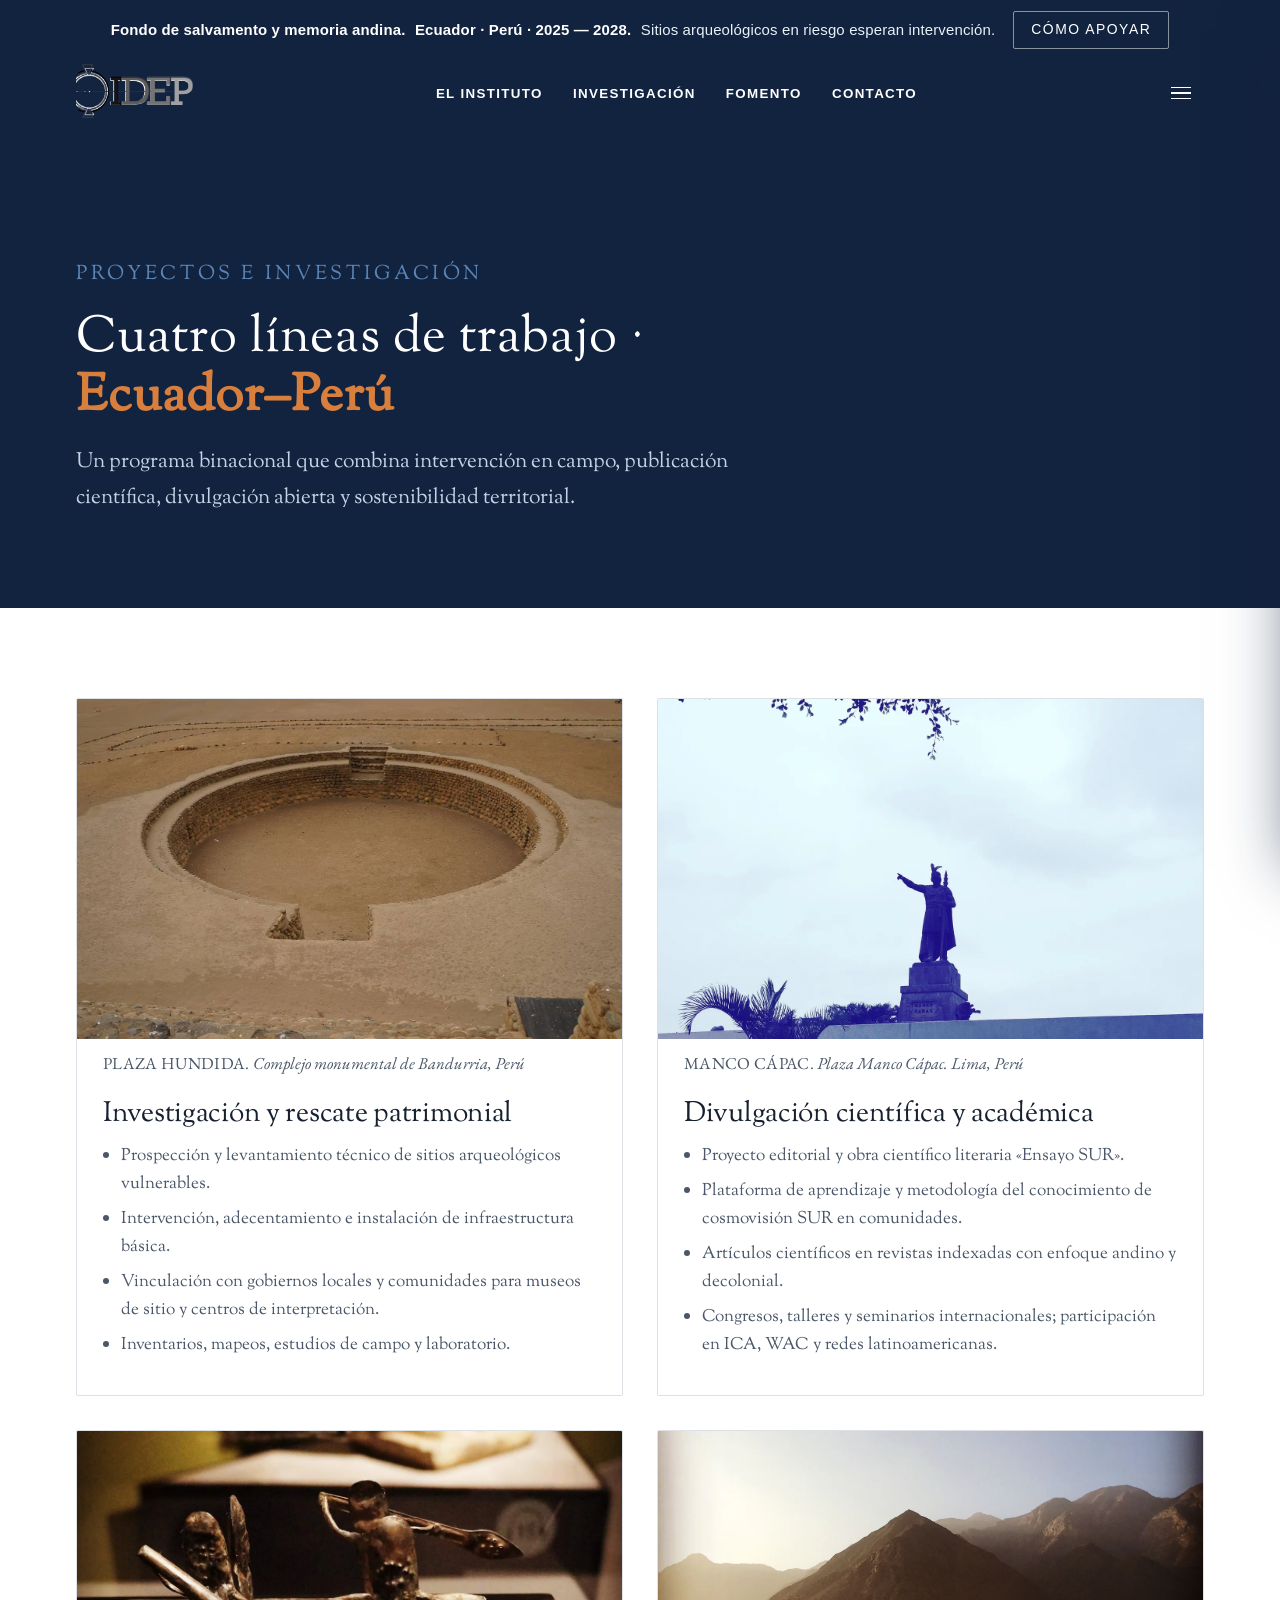
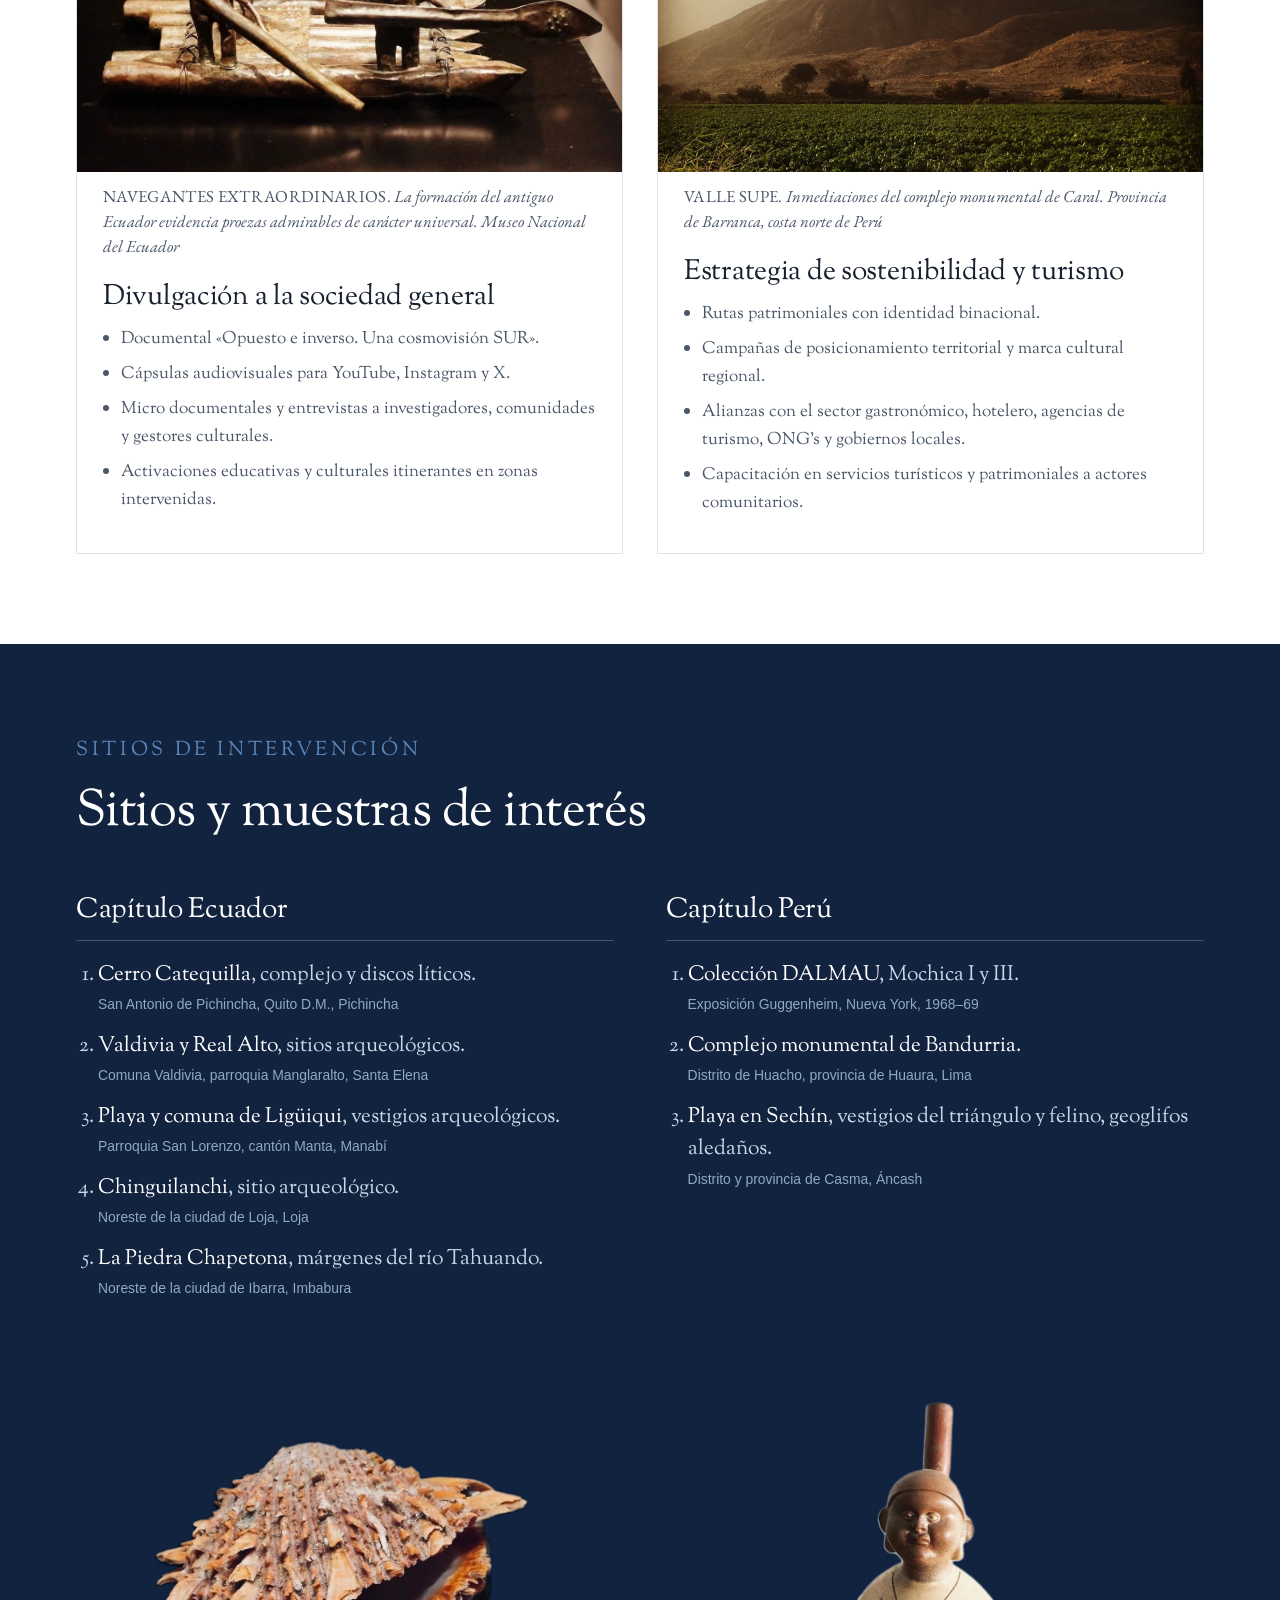
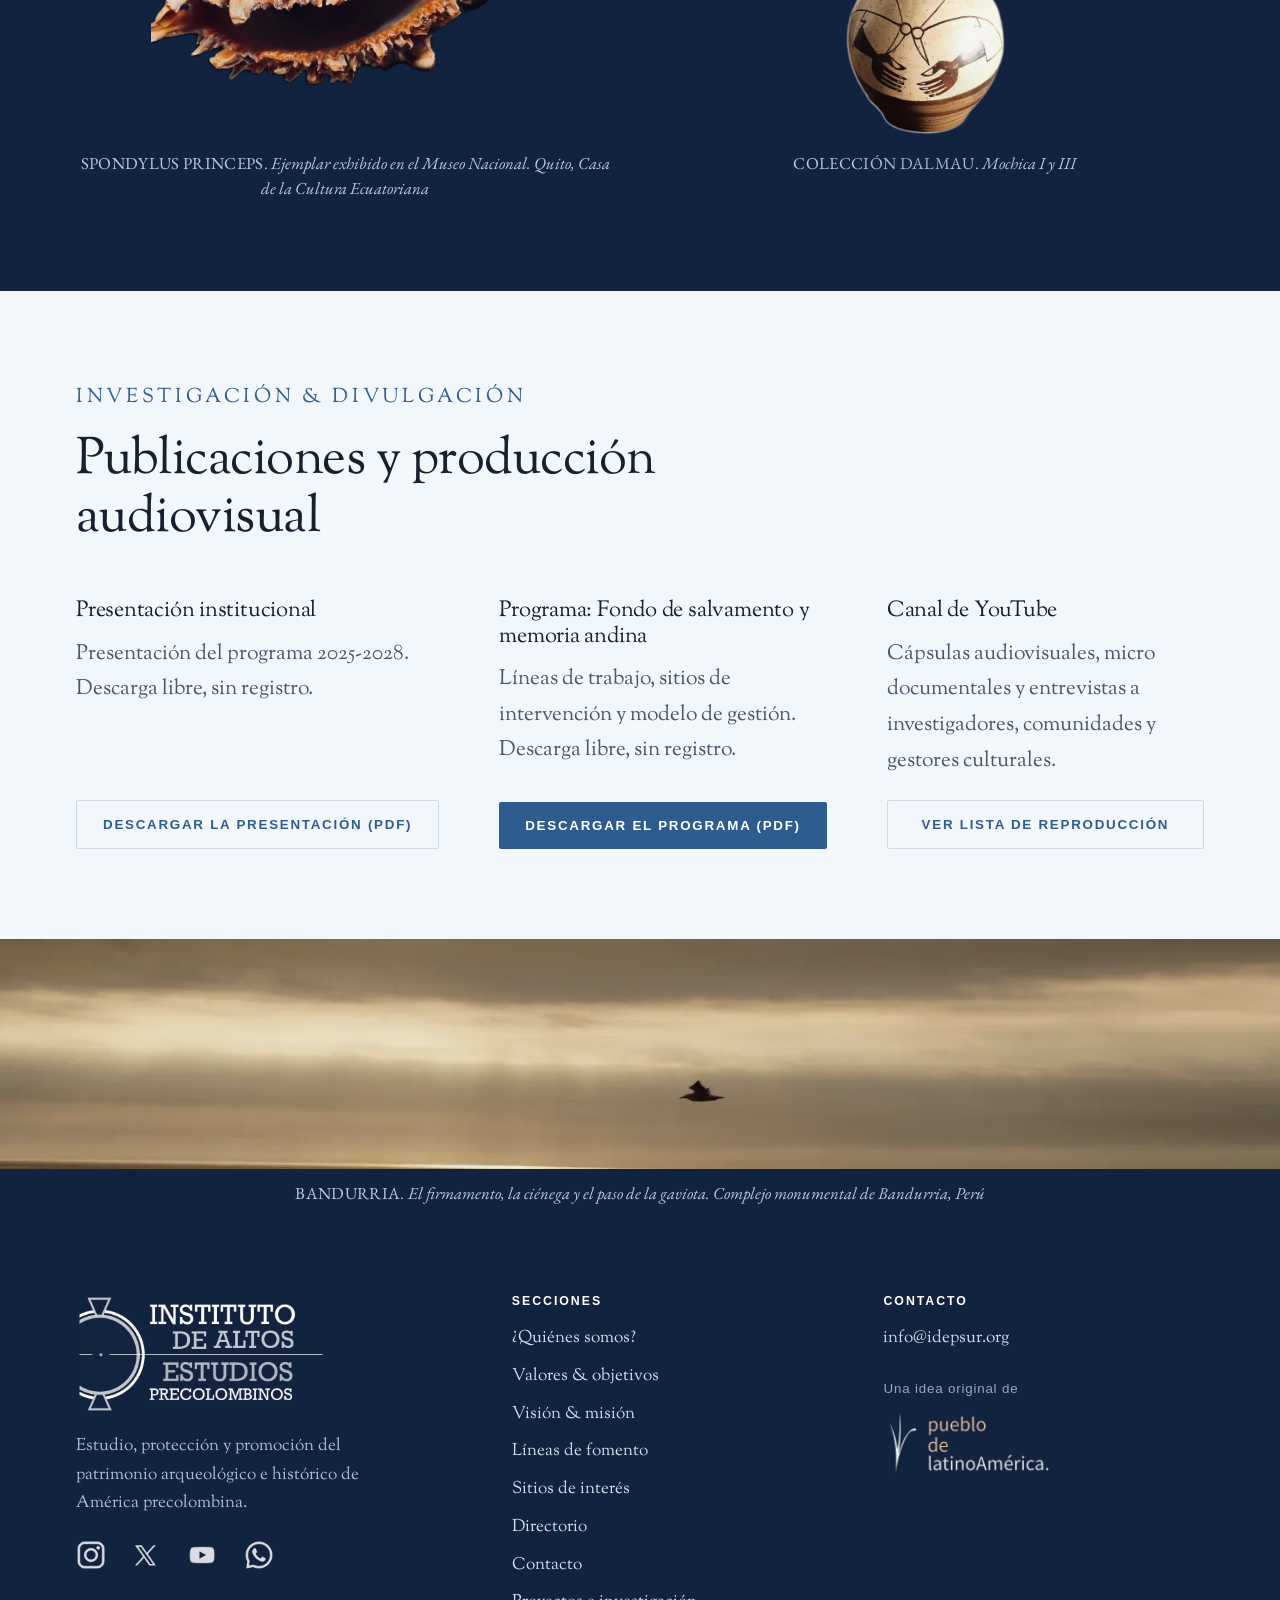
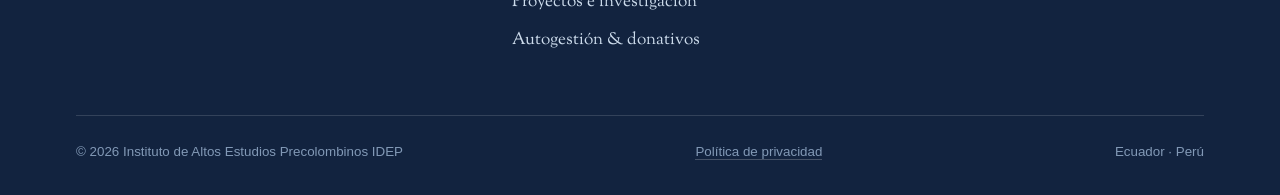
==== proyectos-investigacion.html @ 69eec89d "Add files via upload" ====
<!DOCTYPE html>
<html lang="es">
<head>
<meta charset="utf-8">
<meta name="viewport" content="width=device-width, initial-scale=1">

<!-- ===================================================================== -->
<!-- ##                                                                 ## -->
<!-- ##   QUITAR ESTA ETIQUETA ANTES DEL LANZAMIENTO OFICIAL            ## -->
<!-- ##                                                                 ## -->
<!-- ##   Mientras esté aquí, Google y los demás buscadores NO van a    ## -->
<!-- ##   mostrar el sitio en sus resultados. Es a propósito, para que  ## -->
<!-- ##   nadie encuentre la web mientras está en construcción.         ## -->
<!-- ##                                                                 ## -->
<!-- ##   El día del lanzamiento: borrar la línea <meta name="robots">  ## -->
<!-- ##   de abajo en index.html, proyectos-investigacion.html,         ## -->
<!-- ##   autogestion-donativos.html y privacidad.html.                 ## -->
<!-- ##   En gracias.html NO se borra: esa se queda siempre oculta.     ## -->
<!-- ##                                                                 ## -->
<!-- ===================================================================== -->
<meta name="robots" content="noindex, nofollow">
<!-- ===================================================================== -->

<title>Proyectos e investigación · IDEP</title>
<meta name="description" content="Cuatro líneas de trabajo entre Ecuador y Perú, los sitios de intervención y la producción científica del instituto.">
<link rel="canonical" href="https://idepsur.org/proyectos-investigacion.html">
<meta name="theme-color" content="#12233f">

<link rel="icon" href="assets/favicon.ico" sizes="any">
<link rel="icon" type="image/png" href="assets/favicon-512.png">
<link rel="apple-touch-icon" href="assets/apple-touch-icon.png">

<meta property="og:type" content="website">
<meta property="og:site_name" content="Instituto de Altos Estudios Precolombinos IDEP">
<meta property="og:locale" content="es_EC">
<meta property="og:url" content="https://idepsur.org/proyectos-investigacion.html">
<meta property="og:title" content="Proyectos e investigación · IDEP">
<meta property="og:description" content="Cuatro líneas de trabajo entre Ecuador y Perú, los sitios de intervención y la producción científica del instituto.">
<meta property="og:image" content="https://idepsur.org/assets/og-idep.jpg">
<meta property="og:image:secure_url" content="https://idepsur.org/assets/og-idep.jpg">
<meta property="og:image:type" content="image/jpeg">
<meta property="og:image:width" content="1200">
<meta property="og:image:height" content="630">
<meta name="twitter:card" content="summary_large_image">
<meta name="twitter:image" content="https://idepsur.org/assets/og-idep.jpg">

<link rel="preconnect" href="https://fonts.googleapis.com">
<link rel="preconnect" href="https://fonts.gstatic.com" crossorigin>
<link href="https://fonts.googleapis.com/css2?family=Bodoni+Moda:opsz,wght@6..96,400&family=EB+Garamond:ital@0;1&family=Sorts+Mill+Goudy:ital@0;1&display=swap" rel="stylesheet">
<link rel="stylesheet" href="assets/estilos.css">

<script src="assets/pixel.js"></script>
<noscript><img height="1" width="1" style="display:none" alt=""
src="https://www.facebook.com/tr?id=1376010187844881&ev=PageView&noscript=1"></noscript>
</head>
<body>

<!--#CHROME-SUPERIOR#-->
<!-- CORRECCIÓN 1 · la barra lleva "Ecuador · Perú · 2025 — 2028".
     Las tres frases van en <span> separados para poder quebrarlas
     en tres líneas centradas en celular (PARTE 2.7). -->
<div class="barra-apoyo">
  <div class="wrap">
    <span>
      <span class="frase"><strong>Fondo de salvamento y memoria andina.</strong></span>
      <span class="frase"><strong>Ecuador · Perú · 2025 — 2028.</strong></span>
      <span class="frase">Sitios arqueológicos en riesgo esperan intervención.</span>
    </span>
    <a href="autogestion-donativos.html">Cómo apoyar</a>
  </div>
</div>

<!-- CORRECCIÓN 2 · logo de siglas. CORRECCIÓN 3 · botón de tres líneas, sin la palabra "Menú". -->
<header class="cabecera compacta" id="cabecera">
  <div class="wrap">
    <a class="marca" href="index.html" aria-label="IDEP, inicio">
      <img class="logo-claro" src="assets/img/logo-fondo-oscuro-web.png" width="720" height="351" alt="IDEP">
      <img class="logo-oscuro" src="assets/img/logo-siglas-oscuro-recortado.png" width="720" height="351" alt="IDEP">
    </a>

    <!-- Submenú desplegable, solo escritorio (min-width:1024px). -->
    <nav class="nav-desk" aria-label="Secciones del sitio">
      <div class="nav-item">
        <a class="nav-titulo" href="index.html#quienes">EL INSTITUTO</a>
        <div class="nav-panel">
          <a href="index.html#quienes"><span class="txt">¿Quiénes somos?</span><span class="ir">Ir a la página</span></a>
          <a href="index.html#valores"><span class="txt">Valores &amp; objetivos</span><span class="ir">Ir a la página</span></a>
          <a href="index.html#mision"><span class="txt">Visión &amp; misión</span><span class="ir">Ir a la página</span></a>
          <a href="index.html#enlaces"><span class="txt">Sitios de interés</span><span class="ir">Ir a la página</span></a>
          <a href="index.html#directorio"><span class="txt">Directorio</span><span class="ir">Ir a la página</span></a>
        </div>
      </div>
      <div class="nav-item">
        <a class="nav-titulo" href="#lineas">INVESTIGACIÓN</a>
        <div class="nav-panel">
          <a href="#lineas"><span class="txt">Líneas de trabajo</span><span class="ir">Ir a la página</span></a>
          <a href="#sitios"><span class="txt">Sitios de intervención</span><span class="ir">Ir a la página</span></a>
          <a href="#divulgacion"><span class="txt">Investigación &amp; divulgación</span><span class="ir">Ir a la página</span></a>
        </div>
      </div>
      <div class="nav-item">
        <a class="nav-titulo" href="index.html#fomento">FOMENTO</a>
        <div class="nav-panel">
          <a href="index.html#fomento"><span class="txt">Fondo de salvamento</span><span class="ir">Ir a la página</span></a>
          <a href="autogestion-donativos.html#ensayo"><span class="txt">Ensayo SUR</span><span class="ir">Ir a la página</span></a>
          <a href="autogestion-donativos.html#paquetes"><span class="txt">Paquetes de aporte</span><span class="ir">Ir a la página</span></a>
        </div>
      </div>
      <a class="nav-titulo nav-directo" href="index.html#contacto">CONTACTO</a>
    </nav>

    <button class="btn-menu" id="btnMenu" aria-expanded="false" aria-controls="panel" aria-label="Abrir menú">
      <span class="barras" aria-hidden="true"><i></i><i></i><i></i></span>
    </button>
  </div>
</header>

<div class="velo" id="velo"></div>

<nav class="panel" id="panel" aria-label="Menú principal">
  <div class="panel-cab">
    <span>Secciones</span>
    <button class="cerrar" id="btnCerrar" aria-label="Cerrar menú">&times;</button>
  </div>
  <div class="panel-cuerpo">
    <a class="item" href="index.html#inicio">Inicio</a>
    <a class="item" href="index.html#quienes">¿Quiénes somos?</a>
    <a class="item" href="index.html#valores">Valores &amp; objetivos</a>
    <a class="item" href="index.html#mision">Visión &amp; misión</a>
    <a class="item" href="index.html#fomento">Líneas de fomento</a>
    <a class="item" href="index.html#enlaces">Sitios de interés</a>
    <a class="item" href="index.html#directorio">Directorio</a>
    <a class="item" href="index.html#contacto">Contacto</a>

    <div class="grupo-otras">
      <p class="rotulo">Explorar</p>
      <a class="item externo" href="proyectos-investigacion.html" aria-current="page">
        <span>Proyectos e investigación</span>
        <svg viewBox="0 0 24 24" fill="none" stroke="currentColor" stroke-width="1.6"
             stroke-linecap="round" stroke-linejoin="round" aria-hidden="true">
          <path d="M18 13v6a2 2 0 0 1-2 2H5a2 2 0 0 1-2-2V8a2 2 0 0 1 2-2h6"/>
          <path d="M15 3h6v6"/><path d="M10 14L21 3"/>
        </svg>
      </a>
      <a class="item externo" href="autogestion-donativos.html">
        <span>Autogestión &amp; donativos</span>
        <svg viewBox="0 0 24 24" fill="none" stroke="currentColor" stroke-width="1.6"
             stroke-linecap="round" stroke-linejoin="round" aria-hidden="true">
          <path d="M18 13v6a2 2 0 0 1-2 2H5a2 2 0 0 1-2-2V8a2 2 0 0 1 2-2h6"/>
          <path d="M15 3h6v6"/><path d="M10 14L21 3"/>
        </svg>
      </a>
    </div>
  </div>
</nav>
<!--#/CHROME-SUPERIOR#-->

<section class="portada-int">
  <div class="wrap">
    <p class="kicker">Proyectos e investigación</p>
    <!-- CORRECCIÓN 14 · el título va con separador " · " y sin punto final. -->
    <h1>Cuatro líneas de trabajo · <span class="resalte-bold" style="color:#d97f3e">Ecuador–Perú</span></h1>
    <p>Un programa binacional que combina intervención en campo, publicación científica, divulgación abierta y sostenibilidad territorial.</p>
  </div>
</section>

<!-- CORRECCIÓN 24 · pies de foto del cuadro del punto 24. -->
<section id="lineas">
  <div class="wrap">
    <div class="proyectos">
      <article class="proyecto rv">
        <figure>
          <div class="foto"><img src="assets/img/plaza-dia.webp" loading="lazy" decoding="async" alt="Plaza circular hundida del complejo monumental de Bandurria"></div>
          <figcaption><span class="pie-titulo">Plaza hundida.</span> <em>Complejo monumental de Bandurria, Perú</em></figcaption>
        </figure>
        <div class="txt">
          <h3>Investigación y rescate patrimonial</h3>
          <ul>
            <li>Prospección y levantamiento técnico de sitios arqueológicos vulnerables.</li>
            <li>Intervención, adecentamiento e instalación de infraestructura básica.</li>
            <li>Vinculación con gobiernos locales y comunidades para museos de sitio y centros de interpretación.</li>
            <li>Inventarios, mapeos, estudios de campo y laboratorio.</li>
          </ul>
        </div>
      </article>

      <!-- CORRECCIÓN 14 · la imagen de esta tarjeta pasa a ser "estatua-1" (manco-capac). -->
      <article class="proyecto rv">
        <figure>
          <div class="foto"><img src="assets/img/manco-capac.webp" loading="lazy" decoding="async" alt="Estatua de Manco Cápac en la Plaza Manco Cápac de Lima"></div>
          <figcaption><span class="pie-titulo">Manco Cápac.</span> <em>Plaza Manco Cápac. Lima, Perú</em></figcaption>
        </figure>
        <div class="txt">
          <h3>Divulgación científica y académica</h3>
          <ul>
            <li>Proyecto editorial y obra científico literaria «Ensayo SUR».</li>
            <li>Plataforma de aprendizaje y metodología del conocimiento de cosmovisión SUR en comunidades.</li>
            <li>Artículos científicos en revistas indexadas con enfoque andino y decolonial.</li>
            <li>Congresos, talleres y seminarios internacionales; participación en ICA, WAC y redes latinoamericanas.</li>
          </ul>
        </div>
      </article>

      <article class="proyecto rv">
        <figure>
          <div class="foto"><img src="assets/img/balsa.webp" loading="lazy" decoding="async" alt="Modelo de embarcación precolombina en exhibición"></div>
          <figcaption><span class="pie-titulo">Navegantes extraordinarios.</span> <em>La formación del antiguo Ecuador evidencia proezas admirables de carácter universal. Museo Nacional del Ecuador</em></figcaption>
        </figure>
        <div class="txt">
          <h3>Divulgación a la sociedad general</h3>
          <ul>
            <li>Documental «Opuesto e inverso. Una cosmovisión SUR».</li>
            <li>Cápsulas audiovisuales para YouTube, Instagram y X.</li>
            <li>Micro documentales y entrevistas a investigadores, comunidades y gestores culturales.</li>
            <li>Activaciones educativas y culturales itinerantes en zonas intervenidas.</li>
          </ul>
        </div>
      </article>

      <article class="proyecto rv">
        <figure>
          <div class="foto"><img src="assets/img/montanas.webp" loading="lazy" decoding="async" alt="Valle de Supe, cerca del complejo monumental de Caral"></div>
          <figcaption><span class="pie-titulo">Valle Supe.</span> <em>Inmediaciones del complejo monumental de Caral. Provincia de Barranca, costa norte de Perú</em></figcaption>
        </figure>
        <div class="txt">
          <h3>Estrategia de sostenibilidad y turismo</h3>
          <ul>
            <li>Rutas patrimoniales con identidad binacional.</li>
            <li>Campañas de posicionamiento territorial y marca cultural regional.</li>
            <li>Alianzas con el sector gastronómico, hotelero, agencias de turismo, ONG's y gobiernos locales.</li>
            <li>Capacitación en servicios turísticos y patrimoniales a actores comunitarios.</li>
          </ul>
        </div>
      </article>
    </div>
  </div>
</section>

<!-- CORRECCIÓN 15 · el título cambia y debajo va "Ecuador y Perú" del mismo tamaño.
     Las imágenes van en su propia fila, todas del mismo tamaño de caja. -->
<section class="marino" id="sitios">
  <div class="wrap">
    <div class="cab-seccion rv">
      <p class="kicker claro">Sitios de intervención</p>
      <h2>Sitios y muestras de interés</h2>
    </div>
    <div class="sitios">
      <div class="rv">
        <h3>Capítulo Ecuador</h3>
        <ol>
          <li><b>Cerro Catequilla</b>, complejo y discos líticos.<span>San Antonio de Pichincha, Quito D.M., Pichincha</span></li>
          <li><b>Valdivia y Real Alto</b>, sitios arqueológicos.<span>Comuna Valdivia, parroquia Manglaralto, Santa Elena</span></li>
          <li><b>Playa y comuna de Ligüiqui</b>, vestigios arqueológicos.<span>Parroquia San Lorenzo, cantón Manta, Manabí</span></li>
          <li><b>Chinguilanchi</b>, sitio arqueológico.<span>Noreste de la ciudad de Loja, Loja</span></li>
          <li><b>La Piedra Chapetona</b>, márgenes del río Tahuando.<span>Noreste de la ciudad de Ibarra, Imbabura</span></li>
        </ol>
        <figure class="figura-capitulo">
          <div class="caja caja-spondylus"><img src="assets/img/spondylustransparente.png" width="1080" height="1080" loading="lazy" decoding="async" alt="Ejemplar de Spondylus princeps"></div>
          <figcaption><span class="pie-titulo">Spondylus princeps.</span> <em>Ejemplar exhibido en el Museo Nacional. Quito, Casa de la Cultura Ecuatoriana</em></figcaption>
        </figure>
      </div>
      <div class="rv">
        <h3>Capítulo Perú</h3>
        <ol>
          <li><b>Colección DALMAU</b>, Mochica I y III.<span>Exposición Guggenheim, Nueva York, 1968–69</span></li>
          <li><b>Complejo monumental de Bandurria.</b><span>Distrito de Huacho, provincia de Huaura, Lima</span></li>
          <li><b>Playa en Sechín</b>, vestigios del triángulo y felino, geoglifos aledaños.<span>Distrito y provincia de Casma, Áncash</span></li>
        </ol>
        <figure class="figura-capitulo">
          <div class="caja"><img src="assets/img/pieza-figura-nueva.webp" width="900" height="897" loading="lazy" decoding="async" alt="Pieza cerámica precolombina de la Colección DALMAU"></div>
          <figcaption><span class="pie-titulo">Colección DALMAU.</span> <em>Mochica I y III</em></figcaption>
        </figure>
      </div>
    </div>


  </div>
</section>

<!-- CORRECCIÓN 18 · "Investigación & divulgación" con "&".
     PDF de descarga libre y enlace a la lista de YouTube. -->
<section class="celeste" id="divulgacion">
  <div class="wrap">
    <div class="cab-seccion rv">
      <p class="kicker">Investigación &amp; divulgación</p>
      <h2>Publicaciones y producción audiovisual</h2>
    </div>
    <div class="recursos recursos-3">
      <div class="recurso rv">
        <h3>Presentación institucional</h3>
        <p>Presentación del programa 2025-2028. Descarga libre, sin registro.</p>
        <a class="btn btn-borde" href="assets/docs/presentacion-idep-2025-2028.pdf" target="_blank" rel="noopener">Descargar la presentación (PDF)</a>
      </div>
      <hr class="sep-recurso">
      <div class="recurso rv">
        <h3>Programa: Fondo de salvamento y memoria andina</h3>
        <p>Líneas de trabajo, sitios de intervención y modelo de gestión. Descarga libre, sin registro.</p>
        <a class="btn btn-azul" href="assets/docs/presentacion-idep-2025-2028.pdf" target="_blank" rel="noopener">Descargar el programa (PDF)</a>
      </div>
      <hr class="sep-recurso">
      <div class="recurso rv">
        <h3>Canal de YouTube</h3>
        <p>Cápsulas audiovisuales, micro documentales y entrevistas a investigadores, comunidades y gestores culturales.</p>
        <a class="btn btn-borde" href="https://www.youtube.com/playlist?list=PLWsQ3fmvFlFwiF9nfafirtIRTWFQOVO8X" target="_blank" rel="noopener">Ver lista de reproducción</a>
      </div>
    </div>
  </div>
</section>

<div class="franja">
  <div class="marco"><img src="assets/img/franja-bandurria.webp"
    srcset="assets/img/franja-bandurria-900.webp 900w, assets/img/franja-bandurria-1600.webp 1600w, assets/img/franja-bandurria.webp 2400w"
    sizes="100vw" width="2400" height="662" loading="lazy" decoding="async"
    alt="Vista del complejo monumental de Bandurria, Perú"></div>
  <figcaption><span class="pie-titulo">Bandurria.</span> <em>El firmamento, la ciénega y el paso de la gaviota. Complejo monumental de Bandurria, Perú</em></figcaption>
</div>

<!--#CHROME-INFERIOR#-->
<footer class="pie">
  <div class="wrap">
    <div class="pie-grid">
      <div>
        <img class="logo" src="assets/img/logo-blanco-solido-recortado.png" width="720" height="345" loading="lazy" decoding="async" alt="IDEP">
        <p style="max-width:38ch;margin:0">Estudio, protección y promoción del patrimonio arqueológico e histórico de América precolombina.</p>
        <!-- PARTE 2.11 · los cuatro iconos en fila, mismo tamaño y mismo color. -->
        <div class="redes">
          <a href="https://www.instagram.com/pueblodelatinoamerica/" target="_blank" rel="noopener" aria-label="Instagram"><img src="assets/img/icono-blanco-instagram.png" width="160" height="160" loading="lazy" decoding="async" alt="Instagram"></a>
          <a href="https://x.com/IdepSur" target="_blank" rel="noopener" aria-label="X"><img src="assets/img/icono-blanco-x.png" width="160" height="160" loading="lazy" decoding="async" alt="X"></a>
          <a href="https://www.youtube.com/playlist?list=PLWsQ3fmvFlFwiF9nfafirtIRTWFQOVO8X" target="_blank" rel="noopener" aria-label="YouTube"><img src="assets/img/icono-blanco-youtube.png" width="160" height="160" loading="lazy" decoding="async" alt="YouTube"></a>
          <a href="https://wa.me/593978713368" target="_blank" rel="noopener" aria-label="WhatsApp"><img src="assets/img/icono-blanco-whatsapp.png" width="160" height="160" loading="lazy" decoding="async" alt="WhatsApp"></a>
        </div>
      </div>
      <div>
        <h4>Secciones</h4>
        <ul>
          <li><a href="index.html#quienes">¿Quiénes somos?</a></li>
          <li><a href="index.html#valores">Valores &amp; objetivos</a></li>
          <li><a href="index.html#mision">Visión &amp; misión</a></li>
          <li><a href="index.html#fomento">Líneas de fomento</a></li>
          <li><a href="index.html#enlaces">Sitios de interés</a></li>
          <li><a href="index.html#directorio">Directorio</a></li>
          <li><a href="index.html#contacto">Contacto</a></li>
          <li><a href="proyectos-investigacion.html">Proyectos e investigación</a></li>
          <li><a href="autogestion-donativos.html">Autogestión &amp; donativos</a></li>
        </ul>
      </div>
      <div>
        <h4>Contacto</h4>
        <!-- CORRECCIÓN 23 · un solo correo. -->
        <ul>
          <li><a href="mailto:info@idepsur.org">info@idepsur.org</a></li>
        </ul>
        <p class="idea">Una idea original de</p>
        <img class="logo-2" src="assets/img/pueblo-de-latinoamerica.webp" width="700" height="279" loading="lazy" decoding="async" alt="pueblo de latinoAmérica">
      </div>
    </div>
    <div class="legal">
      <span>© <span id="anio">2026</span> Instituto de Altos Estudios Precolombinos IDEP</span>
      <span><a href="privacidad.html">Política de privacidad</a></span>
      <span>Ecuador · Perú</span>
    </div>
  </div>
</footer>
<!--#/CHROME-INFERIOR#-->

<script src="assets/menu.js"></script>
</body>
</html>
---- assets/estilos.css ----
/* =====================================================================
   IDEP · Hoja de estilos compartida.
   Reconstruida desde index-original.html con las 24 correcciones.
   La usan: index.html, proyectos-investigacion.html,
   autogestion-donativos.html, gracias.html y privacidad.html.
   ===================================================================== */

:root{
  --marino:#12233f;
  --marino-2:#1b3357;
  --azul:#2f5c8f;
  --azul-claro:#5b86b8;
  --celeste:#e4edf5;
  --celeste-2:#f2f7fb;
  --blanco:#ffffff;
  --tinta:#16202e;
  --tinta-suave:#4a5768;
  --linea:rgba(18,35,63,.14);
  --serif:'Sorts Mill Goudy','Iowan Old Style',Georgia,'Times New Roman',serif;
  --sans:-apple-system,BlinkMacSystemFont,'Segoe UI',Roboto,Helvetica,Arial,sans-serif;
  --num:'Bodoni Moda',Didot,'Times New Roman',serif;
  --cursiva:'EB Garamond',Georgia,serif;
  --ancho:1180px;
  --logo:46px;          /* casi el alto del botón del menú */
  --cab:62px;           /* logo/botón (46) + 8 arriba + 8 abajo */
  --barra-h:44px;        /* alto de la barra de apoyo en escritorio (una sola línea) */
}
*{box-sizing:border-box}
html{scroll-behavior:smooth; scroll-padding-top:calc(var(--cab) + 10px)}
body{
  margin:0; background:var(--blanco); color:var(--tinta);
  font-family:var(--serif); font-size:19px; line-height:1.72;
  -webkit-font-smoothing:antialiased; overflow-x:hidden;
}
img{max-width:100%; height:auto; display:block}
a{color:inherit}
.wrap{width:100%; max-width:var(--ancho); margin:0 auto; padding:0 clamp(18px,4vw,26px)}

/* ---------- Tipografía ---------- */
h1,h2,h3,h4{font-weight:400; line-height:1.14; margin:0; letter-spacing:-.01em}
h2{font-size:clamp(1.9rem,4vw,3rem)}
h3{font-size:clamp(1.3rem,2.2vw,1.7rem)}

/* CORRECCIÓN 9 · rótulo de sección en Sorts Mill Goudy, mayúsculas y algo mayor */
.kicker{
  font-family:var(--serif); font-size:clamp(.85rem,3.2vw,1.15rem);
  letter-spacing:clamp(.08em,.6vw,.18em); text-transform:uppercase;
  color:var(--azul); margin:0 0 16px; font-weight:400;
}
.kicker.claro{color:var(--azul-claro)}
.lead{font-size:clamp(1.08rem,1.6vw,1.3rem); color:var(--tinta-suave); line-height:1.68}

/* ---------- Palabras resaltadas ----------
   .resalte-bold: negrita; el color de cada palabra va aparte, inline
   por palabra (cada una tiene su propio color pedido). .resalte y
   .resalte-claro quedan de respaldo por si algo no se migró. */
.resalte{color:#a8c8e8}
.resalte-claro{color:#2f5c8f}
.resalte-bold{font-weight:700}

/* Pies de foto · estructura fija en todo el sitio:
   <span class="pie-titulo">TÍTULO.</span> <em>texto descriptivo</em>
   El título va en mayúsculas y SIN cursiva; el texto va en cursiva. */
figure{margin:0}
figcaption,.pie-foto{
  font-family:var(--cursiva); font-style:normal; font-size:.95rem;
  color:var(--tinta-suave); margin-top:12px; line-height:1.5; letter-spacing:0;
}
.pie-titulo{font-style:normal; text-transform:uppercase; letter-spacing:.02em}
figcaption em,.pie-foto em{font-style:italic}
section.marino figcaption,.franja figcaption{color:#b9cbe1}

/* ---------- CORRECCIÓN 1 · Barra superior ---------- */
.barra-apoyo{
  background:var(--marino); color:#e9f0f8; font-family:var(--sans);
  font-size:.85rem; letter-spacing:.01em;
}
.barra-apoyo .wrap{
  display:flex; align-items:center; justify-content:center; gap:18px;
  flex-wrap:wrap; padding-top:11px; padding-bottom:11px; text-align:center;
}
.barra-apoyo strong{font-weight:600; color:#fff}
.barra-apoyo a{
  color:#fff; text-decoration:none; border:1px solid rgba(255,255,255,.5);
  padding:6px 17px; border-radius:2px; font-size:.79rem; letter-spacing:.11em;
  text-transform:uppercase; white-space:nowrap; transition:background .25s,border-color .25s;
}
.barra-apoyo a:hover{background:#fff; color:var(--marino); border-color:#fff}
/* Las tres frases son <span> separados: en escritorio van seguidos,
   en celular cada uno cae en su propia línea (ver responsive). */
.barra-apoyo .frase{display:inline}
.barra-apoyo .frase + .frase{margin-left:.35em}

/* ---------- CORRECCIONES 2 y 3 · Cabecera ---------- */
.cabecera{
  position:sticky; top:0; z-index:60; background:rgba(255,255,255,.96);
  backdrop-filter:saturate(160%) blur(9px); border-bottom:1px solid var(--linea);
  transition:box-shadow .3s;
  --cab-color:var(--tinta);
}
.cabecera.fija{box-shadow:0 8px 26px -22px rgba(18,35,63,.55)}
.cabecera .wrap{display:flex; align-items:center; justify-content:space-between;
  gap:20px; height:var(--cab)}
/* Cabecera compacta y centrada: para autogestion-donativos.html,
   proyectos-investigacion.html, gracias.html y privacidad.html
   (index.html no lleva esta clase, se queda como está). Redefine --cab
   solo dentro de la cabecera (no toca el resto del sitio, que sigue
   usando los 62px de siempre para calcular scroll-padding, etc.), así
   .wrap la hereda sin tocar su propia regla. */
.cabecera.compacta{--cab:76px}
.cabecera.compacta .marca img{margin-bottom:5px}
/* El logo claro y el oscuro ocupan la misma celda (grid-area 1/1) y se
   cruzan con opacidad; cuál se ve depende de --cab-color (ver más abajo,
   punto 1 de la cabecera transparente, solo activo en escritorio). */
.marca{display:grid; align-items:center}
.marca img{grid-area:1/1; height:var(--logo); width:auto; transition:opacity .35s ease}
.marca .logo-claro{opacity:0; pointer-events:none}
.btn-menu{display:flex; align-items:center; justify-content:center; background:none;
  cursor:pointer; border:1px solid var(--linea); border-radius:2px;
  width:46px; height:46px; color:var(--cab-color); padding:0; flex:0 0 auto;
  transition:color .35s ease}
.btn-menu:hover{border-color:var(--azul); color:var(--azul)}
/* El menú de 4 títulos (submenú desplegable) es exclusivo de escritorio;
   en celular no se ve. Se reactiva en el bloque de 1024px más abajo. */
.nav-desk{display:none}
.barras{display:inline-flex; flex-direction:column; gap:4px; width:20px}
.barras i{height:1.5px; background:currentColor; display:block;
  transition:transform .3s,opacity .3s}
.abierto .barras i:nth-child(1){transform:translateY(5.5px) rotate(45deg)}
.abierto .barras i:nth-child(2){opacity:0}
.abierto .barras i:nth-child(3){transform:translateY(-5.5px) rotate(-45deg)}

/* ---------- Menú desplegable (mockup-menu.html) ---------- */
.velo{position:fixed; inset:0; background:rgba(10,20,36,.45); opacity:0; visibility:hidden;
  transition:opacity .3s,visibility .3s; z-index:55}
.velo.on{opacity:1; visibility:visible}
.panel{position:fixed; top:0; right:0; z-index:70; width:min(430px,100%);
  height:100dvh; max-height:100dvh; background:#fff; transform:translateX(100%);
  transition:transform .35s ease; display:flex; flex-direction:column;
  box-shadow:-20px 0 60px -30px rgba(18,35,63,.6)}
.panel.on{transform:none}
/* La cabecera del panel nunca se encoge: el botón de cerrar queda
   siempre visible aunque la lista sea más alta que la pantalla. */
.panel-cab{flex:0 0 auto; display:flex; align-items:center; justify-content:space-between;
  padding:0 24px; min-height:var(--cab); border-bottom:1px solid var(--linea); background:#fff}
.panel-cab span{font-family:var(--sans); font-size:.72rem; letter-spacing:.16em;
  text-transform:uppercase; color:var(--tinta-suave); font-weight:600}
.cerrar{background:none; border:1px solid var(--linea); border-radius:2px; cursor:pointer;
  width:40px; height:40px; font-size:1.2rem; line-height:1; color:var(--tinta); flex:0 0 auto}
.cerrar:hover{border-color:var(--azul); color:var(--azul)}
/* El cuerpo es lo único que se desplaza. */
.panel-cuerpo{flex:1 1 auto; min-height:0; overflow-y:auto; -webkit-overflow-scrolling:touch;
  padding:4px 24px calc(18px + env(safe-area-inset-bottom))}
/* Espaciado ajustado para que las diez secciones entren sin desplazar,
   tanto en computadora como en celular. */
.panel a.item{display:block; text-decoration:none; padding:11px 0;
  border-bottom:1px solid var(--linea); font-size:1rem;
  text-transform:uppercase; letter-spacing:.06em; line-height:1.3}
.panel a.item:hover{color:var(--azul)}
.panel a.item[aria-current="page"]{color:var(--azul)}
/* Grupo "Explorar": páginas separadas, con flecha hacia afuera */
.grupo-otras{margin-top:4px; padding-top:14px; position:relative}
.grupo-otras::before{content:''; position:absolute; top:0; left:0; right:0; height:1px;
  background:var(--linea)}
.grupo-otras .rotulo{font-family:var(--sans); font-size:.68rem; letter-spacing:.16em;
  text-transform:uppercase; color:var(--azul-claro); margin:0 0 2px; font-weight:600}
.panel a.externo{display:flex; align-items:center; justify-content:space-between; gap:10px}
.panel a.externo svg{flex:0 0 auto; width:15px; height:15px; opacity:.55}
.panel a.externo:hover svg{opacity:1}
@media (max-height:480px){
  .panel-cab{min-height:54px}
  .panel a.item{padding:11px 0; font-size:.95rem}
}

/* ---------- CORRECCIONES 4 y 5 · Portada ---------- */
.portada{position:relative; padding:0;
  min-height:clamp(460px,calc(86vh - var(--cab)),660px);
  display:flex; align-items:center; overflow:hidden; background:var(--marino)}
.portada-fondo{position:absolute; inset:0; width:100%; height:100%; object-fit:cover;
  opacity:.62; will-change:transform}
.portada::after{content:''; position:absolute; inset:0;
  background:linear-gradient(180deg,rgba(18,35,63,.55) 0%,rgba(18,35,63,.25) 42%,rgba(18,35,63,.93) 100%)}
/* Menos relleno arriba que abajo: el bloque queda ópticamente centrado
   o apenas por encima del centro, sin aire de más por encima del título. */
.portada .wrap{position:relative; z-index:2; color:#fff;
  padding-top:clamp(26px,3.5vw,44px); padding-bottom:clamp(44px,6vw,76px)}
/* Tamaño reducido un 15% respecto al original clamp(1.9rem,5vw,3.9rem).
   line-height más generoso (en vez de 1.22) para que las tres líneas
   queden a la misma distancia entre sí: IDEP es más grande que el resto
   y, si no, su propia línea quedaría con más aire que las otras dos. */
.portada h1{font-size:clamp(1.615rem,4.25vw,3.315rem); max-width:26ch;
  letter-spacing:.045em; line-height:1.45}
/* IDEP domina el título: 30% más grande, negrita y en verde intermedio,
   sin línea decorativa ni subrayado. line-height:1 en el propio <strong>
   para que no sume más aire encima del que ya da el line-height del h1. */
.portada h1 strong{
  position:relative; display:inline-block; white-space:nowrap;
  font-weight:700; color:#c41e3a; font-size:1.3em; line-height:1;
  transition:color .35s ease;
}
/* Cuadro blanco translúcido detrás de IDEP (mismo blanco al 7% que las
   tarjetas de Valores). Va centrado detrás del texto con z-index:-1, así
   queda por delante del fondo del hero pero por detrás de las siglas.
   Tamaño de celular por defecto; en escritorio crece (ver 1024px). */
.portada h1 strong::before{
  content:''; position:absolute; z-index:-1;
  top:50%; left:50%; transform:translate(-50%,-50%);
  width:110px; height:50px; background:rgba(255,255,255,.07);
  border-radius:6px;
}
.portada .sub{max-width:56ch; margin-top:20px; font-size:clamp(1.02rem,1.6vw,1.28rem);
  color:#dce7f3; font-style:italic; line-height:1.6}

/* ---------- Portada corta de las páginas interiores ---------- */
.portada-int{background:var(--marino); color:#fff; padding:clamp(40px,5.5vw,70px) 0}
.portada-int h1{font-size:clamp(1.7rem,4vw,2.9rem); line-height:1.16; max-width:22ch;
  letter-spacing:.02em}
.portada-int .kicker{color:var(--azul-claro)}
.portada-int p{color:#c4d4e6; max-width:60ch; margin-top:18px}

/* ---------- Botones ---------- */
.acciones{display:flex; gap:14px; flex-wrap:wrap; margin-top:30px}
.btn{display:inline-flex; align-items:center; justify-content:center; min-height:44px;
  font-family:var(--sans); font-size:.76rem; letter-spacing:.13em;
  text-transform:uppercase; font-weight:600; text-decoration:none; padding:12px 26px;
  border-radius:2px; border:0; cursor:pointer;
  transition:transform .25s ease,background .25s ease,color .25s ease,box-shadow .25s ease}
/* Todos los botones ganan la misma sombra azul sutil al pasar el cursor.
   El cambio de fondo #2f5c8f→#12233f solo aplica tal cual al botón que
   ya es azul (.btn-azul); a los demás (blanco sobre el hero, con borde,
   de línea) forzarles ese mismo fondo los haría perder contraste o
   confundirse con su propio fondo, así que conservan su propio cambio
   de color y solo suman la sombra. */
.btn:hover{box-shadow:0 4px 12px rgba(47,92,143,.4)}
.btn-solido{background:#fff; color:var(--marino)}
.btn-solido:hover{transform:translateY(-2px)}
.btn-linea{border:1px solid rgba(255,255,255,.55); color:#fff}
.btn-linea:hover{background:rgba(255,255,255,.12); transform:translateY(-2px)}
.btn-azul{background:var(--azul); color:#fff}
.btn-azul:hover{background:var(--marino); transform:translateY(-2px)}
.btn-borde{border:1px solid var(--linea); color:var(--azul)}
.btn-borde:hover{border-color:var(--azul); background:var(--celeste-2)}
.btn[disabled],.btn.inactivo{opacity:.45; cursor:not-allowed; pointer-events:none}

/* ---------- Secciones ---------- */
section{padding:clamp(56px,7vw,104px) 0}
section.celeste{background:var(--celeste-2)}
section.marino{background:var(--marino); color:#e8eff7}
section.marino h2,section.marino h3{color:#fff}
section.marino .lead{color:#c4d4e6}
.cab-seccion{max-width:64ch; margin-bottom:clamp(32px,4vw,52px)}
.cab-seccion .lead{margin-top:20px}
/* CORRECCIÓN 15 · subtítulo del mismo tamaño que el título */
.sub-titulo{font-size:clamp(1.9rem,4vw,3rem); line-height:1.14; margin:4px 0 0;
  color:var(--tinta-suave)}
section.marino .sub-titulo{color:#bed0e4}

/* ---------- Quiénes somos ---------- */
.dos-col{display:grid; grid-template-columns:1.15fr .85fr;
  gap:clamp(30px,5vw,66px); align-items:center}
/* Imagen ~22% más chica que antes (dentro del 20-25% pedido), centrada
   en su columna. */
.dos-col figure{overflow:hidden; border-radius:2px; max-width:78%; margin:0 auto}
.dos-col img{border-radius:2px; transition:transform .3s ease}
.dos-col figure:hover img{transform:scale(1.03)}

/* ---------- CORRECCIÓN 12 · Valores ----------
   Fondo con foto de Pomasqui y capa marino al 82% para que el blanco
   del texto y los íconos (invertidos por filtro) queden legibles. */
#valores{
  position:relative; color:#fff;
  background-image:linear-gradient(rgba(18,35,63,.82),rgba(18,35,63,.82)), url('img/pomasqui.jpg');
  background-size:cover; background-position:center;
}
#valores .kicker{color:var(--azul-claro)}
#valores h2{color:#fff}
.valores{display:grid; grid-template-columns:repeat(3,1fr); gap:24px; margin-top:8px}
.valor{background:rgba(255,255,255,.07); border:1px solid rgba(255,255,255,.24); border-radius:2px;
  padding:30px 26px 32px; text-align:center;
  opacity:0; transform:scale(.9);
  transition:opacity .6s ease,transform .6s ease,box-shadow .3s,border-color .3s}
/* Al entrar en pantalla (clase que pone menu.js con 80ms de retraso entre
   tarjetas) aparecen con fade + zoom. El hover se conserva redeclarando la
   transición a .3s una vez ya visibles. */
.valor.valor-in{opacity:1; transform:none}
.valor.valor-in:hover{transform:translateY(-4px); box-shadow:0 22px 44px -30px rgba(0,0,0,.5);
  border-color:#fff; transition:transform .3s,box-shadow .3s,border-color .3s}
@media (prefers-reduced-motion:reduce){
  .valor{opacity:1; transform:none; transition:none}
  .valor.valor-in:hover{transform:none}
}
/* PARTE 2.3 · los tres íconos a la misma medida.
   La caja es fija y el dibujo se ajusta dentro sin deformarse. El filtro
   los vuelve blancos para que se lean sobre el fondo oscuro. */
.valor .icono{width:64px; height:64px; margin:0 auto 14px;
  display:flex; align-items:center; justify-content:center}
.valor .icono img{max-width:100%; max-height:100%; width:auto; object-fit:contain;
  filter:brightness(0) invert(1); transition:transform .25s ease,filter .25s ease}
.valor:hover .icono img{
  transform:translateY(-4px);
  filter:brightness(0) invert(1) drop-shadow(0 0 8px rgba(168,200,232,.7));
}
.valor .num{font-family:var(--num); font-size:1.5rem; color:var(--azul-claro);
  display:block; line-height:1; margin-bottom:8px}
.valor h3{margin:0 0 10px; font-size:1.3rem; color:#fff}
.valor p{margin:0; color:#dce7f3; font-size:1rem; line-height:1.65}

/* ---------- CORRECCIÓN 13 · Objetivos estratégicos ----------
   Fondo BLANCO (no celeste), números grandes en Bodoni Moda
   centrados verticalmente respecto al texto. */
.bloque{display:grid; gap:clamp(24px,4vw,56px); align-items:center;
  grid-template-columns:1.25fr .75fr}
.bloque + .bloque{margin-top:clamp(40px,5vw,72px)}
.bloque.invertido{grid-template-columns:.75fr 1.25fr}
.bloque.invertido .pieza{order:-1}
.objetivo{display:flex; gap:clamp(16px,2vw,26px); align-items:center}
.objetivo + .objetivo{margin-top:clamp(22px,2.6vw,34px)}
/* Los números son imágenes (numeroN-objetivos-estrategicos.webp),
   centradas verticalmente respecto a su texto. */
.objetivo .n{flex:0 0 auto; width:clamp(46px,6vw,76px);
  display:flex; align-items:center; justify-content:center}
.objetivo .n img{width:100%; height:auto}
.objetivo p{margin:0; font-size:1.03rem; line-height:1.6; color:var(--tinta);
  text-align:justify; hyphens:auto}
.pieza img{width:100%; max-width:340px; margin:0 auto;
  filter:drop-shadow(0 26px 40px rgba(18,35,63,.22));
  transition:transform .7s ease}
.pieza figure:hover img{transform:scale(1.04)}
.pieza figcaption{text-align:center}
/* En escritorio, el texto de los 6 objetivos se lee ~16-17% más grande. */
@media (min-width:1024px){
  .objetivo p{font-size:1.2rem}
}

/* ---------- Visión y misión ----------
   Las dos vuelven a estar dentro de una sola sección .vm, con fondo
   compartido: foto del mural con capa marino al 82% (igual en celular
   y en escritorio); apiladas en celular, en dos columnas iguales en
   escritorio (ver breakpoint 1024px más abajo). */
.vm{
  background-image:linear-gradient(rgba(18,35,63,.82),rgba(18,35,63,.82)), url('img/mural.webp');
  background-size:cover; background-position:center;
}
.vm-grid{display:block}
/* Cada texto va en su propia tarjeta blanca (70% de opacidad, esquinas
   rectas) sobre la foto del mural, para que el texto quede legible en
   marino en vez de blanco sobre foto. */
.vm-col{
  color:#fff; text-align:center;
  background:rgba(255,255,255,.07); border:1px solid rgba(255,255,255,.24);
  border-radius:2px; padding:30px 26px 32px;
  transition:transform .3s,box-shadow .3s,border-color .3s;
}
.vm-col:hover{transform:translateY(-4px); box-shadow:0 22px 44px -30px rgba(0,0,0,.5); border-color:#fff}
.vm-col + .vm-col{margin-top:clamp(40px,6vw,64px)}
/* Título con un símbolo a cada lado, los tres centrados verticalmente. */
.titulo-vm{
  display:flex; align-items:center; justify-content:center; gap:16px;
  font-family:var(--serif); text-transform:uppercase; color:#fff;
  font-size:clamp(1.35rem,3.6vw,2.2rem);
  margin:0 0 22px; font-weight:700; line-height:1.25;
}
.titulo-vm img{width:48px; height:48px; object-fit:contain; flex:0 0 auto;
  filter:brightness(0) invert(1)}
.texto-vm{margin:0 auto; max-width:62ch; font-size:clamp(1.05rem,1.7vw,1.32rem);
  line-height:1.62; color:#fff; text-align:justify; hyphens:auto}
@media (min-width:1024px){
  .vm-grid{display:grid; grid-template-columns:1fr 1fr; gap:3rem; align-items:stretch}
  .vm-col + .vm-col{margin-top:0}
}

/* ---------- Proyectos ---------- */
.proyectos{display:grid; grid-template-columns:repeat(2,1fr); gap:clamp(22px,3vw,34px)}
.proyecto{border:1px solid var(--linea); border-radius:2px; overflow:hidden; background:#fff;
  display:flex; flex-direction:column; transition:transform .35s,box-shadow .35s}
.proyecto:hover{transform:translateY(-5px); box-shadow:0 30px 55px -38px rgba(18,35,63,.6)}
.proyecto .foto{aspect-ratio:16/10; overflow:hidden; background:var(--celeste)}
.proyecto .foto img{width:100%; height:100%; object-fit:cover; transition:transform .7s ease}
.proyecto:hover .foto img{transform:scale(1.06)}
.proyecto figcaption{padding:0 26px}
.proyecto .txt{padding:22px 26px 30px}
.proyecto h3{margin:0 0 12px}
.proyecto ul{margin:0; padding-left:18px; color:var(--tinta-suave);
  font-size:.99rem; line-height:1.6}
.proyecto li{margin-bottom:7px}

/* ---------- CORRECCIÓN 15 y PARTE 2.8 · Sitios de intervención ---------- */
.sitios{display:grid; grid-template-columns:repeat(2,1fr);
  gap:clamp(28px,4vw,56px); margin-top:clamp(34px,4vw,56px)}
.sitios h3{margin-bottom:18px; padding-bottom:14px;
  border-bottom:1px solid rgba(255,255,255,.22)}
.sitios ol{margin:0 0 clamp(26px,3vw,38px); padding-left:22px; color:#c9d8e8}
/* Cada columna es una columna flex de alto igual (por el grid de arriba);
   así la pieza de cada capítulo queda pegada abajo y las dos fotos quedan
   alineadas a la misma altura, aunque las listas tengan largos distintos. */
.sitios .rv{display:flex; flex-direction:column}
.sitios li{margin-bottom:14px; line-height:1.55}
.sitios li b{color:#fff; font-weight:400}
.sitios li span{display:block; font-family:var(--sans); font-size:.79rem;
  color:#8fa9c6; margin-top:3px}
/* Todas las imágenes de la sección, del mismo tamaño: caja de alto fijo
   y 'contain' para que ninguna se recorte ni se deforme. */
.sitios-figuras{display:grid; grid-template-columns:repeat(2,1fr);
  gap:clamp(28px,4vw,56px); margin-top:clamp(34px,4vw,56px)}
.sitios-figuras figure{display:flex; flex-direction:column; height:100%}
.sitios-figuras .caja{height:clamp(180px,20vw,250px); display:flex;
  align-items:center; justify-content:center}
.sitios-figuras .caja img{max-height:100%; max-width:100%; width:auto;
  object-fit:contain; filter:drop-shadow(0 20px 34px rgba(18,35,63,.45));
  transition:transform .7s ease}
.sitios-figuras figure:hover img{transform:scale(1.04)}
.sitios-figuras figcaption{margin-top:auto; padding-top:12px; text-align:center}
/* Cada pieza va al final del texto de su propio capítulo, pegada al fondo
   de su columna (ver .sitios .rv arriba) para quedar a la misma altura que
   la del otro capítulo. Ancho fijo e igual para las dos, alto libre (las
   dos fotos son casi cuadradas) para que nunca se recorten. */
.figura-capitulo{margin-top:auto}
/* Tamaño +27% en las dos vistas respecto a como estaban antes. */
.figura-capitulo .caja{width:clamp(190px,53%,330px); max-width:100%; margin:0 auto}
/* En escritorio (desde donde Sitios de intervención pasa a dos columnas)
   las dos fotos se ven bastante más grandes que su tamaño de celular. */
@media (min-width:901px){
  .figura-capitulo .caja{width:clamp(256px,72%,446px)}
}
.figura-capitulo .caja img{width:100%; height:auto; display:block;
  filter:drop-shadow(0 20px 34px rgba(18,35,63,.45));
  transition:transform .7s ease}
.figura-capitulo:hover .caja img{transform:scale(1.04)}
/* La foto de Spondylus trae mucho margen vacío alrededor de la pieza;
   se recorta y baja un poco para que quede a la misma altura visual
   que la Colección DALMAU, que sí llena su cuadro. */
.caja-spondylus{overflow:hidden}
.caja-spondylus img{transform:scale(1.22) translateY(6%)}
.figura-capitulo:hover .caja-spondylus img{transform:scale(1.22) translateY(6%) scale(1.04)}
/* Reserva el alto de hasta 2 líneas de pie de foto: como los dos pies
   tienen distinto largo, sin esto la foto con el pie más corto queda más
   abajo que la otra y se pierde la alineación. */
.figura-capitulo figcaption{text-align:center; min-height:3em}

/* ---------- Líneas de fomento ---------- */
.fomento-grid{display:grid; grid-template-columns:1fr 1fr; gap:clamp(28px,5vw,60px)}
.bloque-lista h3{font-size:1.28rem; margin-bottom:16px}
.bloque-lista ul{margin:0; padding-left:19px; color:var(--tinta-suave); line-height:1.62}
.bloque-lista li{margin-bottom:10px}
.caja-apoyo{background:var(--marino); color:#e8eff7; border-radius:2px;
  padding:clamp(30px,4vw,44px); margin-top:clamp(36px,4vw,56px)}
.caja-apoyo h3{color:#fff; margin-bottom:14px}
.caja-apoyo p{color:#c4d4e6; max-width:62ch; margin:0 0 24px}

/* ---------- CORRECCIÓN 19 y PARTE 2.10 · Sitios de interés ----------
   Fondo con foto de las montañas y capa marino al 82%: texto en blanco. */
#enlaces{
  position:relative; color:#fff;
  background-image:linear-gradient(rgba(18,35,63,.82),rgba(18,35,63,.82)), url('img/montanas.webp');
  background-size:cover; background-position:center;
}
#enlaces .kicker{color:var(--azul-claro)}
#enlaces h2{color:#fff}
.aliados{display:grid; grid-template-columns:repeat(4,1fr);
  gap:clamp(20px,3vw,30px); margin-top:clamp(28px,3vw,40px)}
.aliado{border:1px solid rgba(255,255,255,.24); border-radius:2px; background:rgba(255,255,255,.07);
  padding:26px 20px; display:flex; flex-direction:column; align-items:center;
  justify-content:center; text-align:center; min-height:190px;
  text-decoration:none; transition:border-color .3s,transform .3s}
a.aliado:hover{border-color:#fff; transform:translateY(-3px)}
/* Los logos, con su propio fondo blanco, van enmarcados en una tarjeta
   blanca con esquinas redondeadas y sombra: se leen sus colores
   originales en vez de forzarlos a blanco. */
.aliado .marco{height:96px; display:flex; align-items:center; justify-content:center;
  margin-bottom:16px; background:#fff; border-radius:12px; padding:12px;
  box-shadow:0 4px 16px rgba(0,0,0,.25)}
.aliado .marco img{max-height:100%; max-width:100%; width:auto; object-fit:contain}
.aliado .nombre{font-family:var(--sans); font-size:.8rem; letter-spacing:.05em;
  color:#dce7f3; line-height:1.45}
.aliado.solo-texto .marco{display:none}
.aliado.solo-texto .titulo{font-family:var(--serif); font-size:1.15rem;
  color:#fff; margin-bottom:8px; line-height:1.25}

/* ---------- CORRECCIÓN 20 · Directorio ---------- */
.equipo{display:grid; grid-template-columns:repeat(3,1fr); gap:clamp(24px,3vw,38px)}
/* Los tres retratos en 3:4, recortados desde arriba.
   --zoom ajusta cada foto por separado: la de Iliana es un recorte con fondo
   transparente cuya figura termina al 77 % del archivo, así que se amplía
   para que llegue al borde inferior y no quede flotando. */
.persona .retrato{aspect-ratio:3/4; overflow:hidden; background:var(--celeste);
  border-radius:2px; position:relative; transition:box-shadow .3s ease}
.persona:hover .retrato{box-shadow:0 8px 24px rgba(0,0,0,.12)}
.persona .retrato img{width:100%; height:100%; object-fit:cover;
  object-position:top center; transform:scale(var(--zoom,1));
  transform-origin:top center; transition:transform .3s ease}
.persona:hover .retrato img{transform:scale(calc(var(--zoom,1) * 1.03))}
.persona.recorte-transparente{--zoom:1.30}
.persona .vacio{position:absolute; inset:0; display:flex; align-items:center;
  justify-content:center; text-align:center; font-family:var(--sans); font-size:.74rem;
  letter-spacing:.1em; color:var(--azul); text-transform:uppercase; padding:20px}
.persona h3{margin:20px 0 4px; font-size:1.22rem}
.persona .cargo{font-family:var(--sans); font-size:.73rem; letter-spacing:.13em;
  text-transform:uppercase; color:var(--azul); font-weight:600; line-height:1.5}
.persona .bio{font-size:.96rem; color:var(--tinta-suave); line-height:1.6; margin:14px 0 0}
/* Colaboradores: mismas tarjetas del directorio, pero sin foto. */
.persona.sin-foto{text-align:center; background:#fff; border:1px solid var(--linea);
  border-radius:2px; padding:30px 24px}
.persona.sin-foto h3{margin:0 0 6px}
.persona.sin-foto .cargo{margin:0}

/* ---------- CORRECCIÓN 21 · Contacto ---------- */
.contacto-grid{display:grid; grid-template-columns:.9fr 1.1fr; gap:clamp(30px,5vw,64px)}
.correos{list-style:none; margin:24px 0 0; padding:0}
.correos li{padding:16px 0; border-top:1px solid var(--linea)}
.correos .rol{font-family:var(--sans); font-size:.7rem; letter-spacing:.14em;
  text-transform:uppercase; color:var(--tinta-suave); display:block; margin-bottom:4px}
.correos a{color:var(--azul); text-decoration:none}
.correos a:hover{text-decoration:underline}
form label{display:block; font-family:var(--sans); font-size:.72rem; letter-spacing:.12em;
  text-transform:uppercase; color:var(--tinta-suave); margin-bottom:7px; font-weight:600}
form input,form textarea{width:100%; font-family:var(--serif); font-size:1rem;
  color:var(--tinta); padding:13px 15px; border:1px solid var(--linea);
  border-radius:2px; background:#fff; margin-bottom:20px}
form input:focus,form textarea:focus{outline:none; border-color:var(--azul)}
form textarea{min-height:140px; resize:vertical}
.aviso-form{font-family:var(--sans); font-size:.82rem; color:var(--tinta-suave); margin-top:14px}

/* ---------- PARTE 2.11 · Iconos de redes en fila ----------
   Todos del mismo tamaño, del mismo color y con espaciado parejo.
   Los archivos ya vienen así: los oscuros son azul marino, los
   "blanco" son blancos puros. */
.redes{display:flex; align-items:center; gap:clamp(16px,2.2vw,26px); flex-wrap:wrap}
.redes a{display:flex; align-items:center; justify-content:center;
  width:30px; height:30px}
.redes img{width:100%; height:100%; object-fit:contain; opacity:.85;
  transition:opacity .25s,transform .25s}
.redes a:hover img{opacity:1; transform:translateY(-2px)}
.redes.grande a{width:34px; height:34px}
.pie .redes{margin-top:22px}

/* ---------- Ensayo SUR ---------- */
.apoyar{background:var(--marino); color:#e8eff7}
.apoyar h2{color:#fff}
/* La portada del libro va arriba y el texto debajo, justificado. */
.apoyar-grid{display:flex; flex-direction:column; align-items:center;
  gap:clamp(22px,3vw,34px)}
.apoyar-grid img{border-radius:2px; box-shadow:0 30px 60px -34px rgba(0,0,0,.7);
  transition:transform .7s ease}
.apoyar-grid figure:hover img{transform:scale(1.03)}
.apoyar-grid .texto{max-width:72ch}
.apoyar p{color:#c4d4e6; margin:0}
.apoyar .texto p{text-align:justify; hyphens:auto}
.apoyar .kicker{margin-bottom:12px}
.apoyar h2 + p{margin-top:18px}
.portada-int + .apoyar{padding-top:clamp(26px,3vw,40px)}
.portada-donativos h1{font-size:clamp(1.7rem,4vw,2.9rem); line-height:1.16;
  letter-spacing:.02em; margin-bottom:0}
/* En computadora, toda la franja azul —rótulo, título y portada del libro—
   entra en la pantalla sin tener que desplazar. */
@media (min-width:901px){
  /* 120 px es lo que ocupan juntas la barra azul superior y la cabecera.
     El tope de la portada del libro deja sitio para el título y los rellenos. */
  .portada-donativos{min-height:calc(100dvh - 128px); display:flex; align-items:center;
    padding-top:clamp(20px,2.5vw,34px); padding-bottom:clamp(20px,2.5vw,34px)}
  .portada-donativos .apoyar-grid{margin-top:clamp(14px,1.8vw,24px)}
  /* El tope deja sitio para el título, la portada Y el texto de debajo,
     que es lo que hace falta para que la franja entre entera en pantalla. */
  .portada-donativos .apoyar-grid img{max-height:calc(100dvh - 476px);
    min-height:180px; width:auto}
}

/* ---------- Paquetes de aporte ---------- */
.paquetes{display:grid; grid-template-columns:repeat(3,1fr); gap:24px;
  margin-top:clamp(28px,3vw,40px); align-items:stretch}
.paquete{border:1px solid var(--linea); border-radius:2px; background:#fff;
  padding:30px 26px 28px; display:flex; flex-direction:column;
  opacity:0; transform:scale(.95);
  transition:opacity .7s ease,transform .7s ease,box-shadow .3s ease}
.paquete.paquete-in{opacity:1; transform:none}
/* Hover: sombra suave y zoom leve. El "transform .3s" solo se declara
   aquí (al entrar con el cursor); al salir vuelve con la transición de
   .7s de arriba, que ya cubre transform con holgura de sobra. */
.paquete.paquete-in:hover{
  transform:scale(1.03); box-shadow:0 8px 24px rgba(0,0,0,.12);
  transition:opacity .7s ease,transform .3s ease,box-shadow .3s ease;
}
@media (prefers-reduced-motion:reduce){
  .paquete{opacity:1; transform:none; transition:none}
  .paquete.paquete-in:hover{transform:none}
}
.paquete.destacado{border-color:var(--azul-claro);
  box-shadow:0 26px 50px -38px rgba(18,35,63,.55)}
/* El número y el título del paquete van en la misma línea. */
.paquete .cab-paquete{display:flex; align-items:center; gap:12px; margin:0 0 6px}
.paquete .n{font-family:var(--num); font-size:1.6rem; color:#404040;
  line-height:1; display:block; flex:0 0 auto}
/* Mismos números (imagen) que Objetivos estratégicos, a tamaño de
   insignia de tarjeta. */
.paquete .n img{width:40px; height:auto; display:block}
.paquete h3{font-size:1.2rem; margin:0; text-transform:uppercase;
  letter-spacing:.04em}
.paquete .precio{font-family:var(--sans); font-size:.74rem; letter-spacing:.14em;
  text-transform:uppercase; color:var(--tinta-suave); font-weight:600; margin:0 0 18px}
.paquete .incluye{font-family:var(--sans); font-size:.72rem; letter-spacing:.1em;
  text-transform:uppercase; color:var(--azul); margin:0 0 10px; font-weight:600}
.paquete ul{margin:0 0 22px; padding-left:18px; color:var(--tinta-suave);
  font-size:.97rem; line-height:1.6}
.paquete li{margin-bottom:9px}
.paquete .pagos{margin-top:auto; display:flex; flex-direction:column; gap:9px}
.paquete .pagos .btn{width:100%}
.nota-pago{font-family:var(--sans); font-size:.72rem; color:var(--tinta-suave);
  text-align:center; margin:10px 0 0}
/* La línea de aporte libre va más discreta que las tarjetas. */
.aporte-libre{margin-top:clamp(30px,4vw,44px); padding-top:26px;
  border-top:1px solid var(--linea); display:flex; gap:20px; align-items:center;
  flex-wrap:wrap; justify-content:space-between}
.aporte-libre p{margin:0; color:var(--tinta-suave); font-size:.98rem; max-width:54ch}
.aporte-libre .pagos{display:flex; gap:10px; flex-wrap:wrap}

/* ---------- Descargas y enlaces ---------- */
.recursos{display:grid; grid-template-columns:1fr 1fr; gap:clamp(28px,5vw,60px)}
/* Los tres recursos (presentación, programa, YouTube) lado a lado en
   escritorio; en celular caen en una sola columna, en el mismo orden
   del documento (presentación → programa → YouTube). */
.recursos-3{grid-template-columns:repeat(3,1fr)}
.recurso{display:flex; flex-direction:column}
.recurso h3{font-size:1.25rem; margin-bottom:12px}
.recurso p{color:var(--tinta-suave); margin:0 0 20px}
.recurso .btn{margin-top:auto; width:100%; white-space:nowrap}
/* Separador entre los 3 recursos: solo en celular (en escritorio ya van en
   columnas y no hace falta). En celular el grid deja de sumar gap para que
   la única separación sea la del <hr> (2rem arriba y abajo). */
.sep-recurso{display:none}
@media (max-width:768px){
  .sep-recurso{display:block; width:100%; height:0; border:0;
    border-top:0.5px solid rgba(47,92,143,.3); margin:2rem 0}
  .recursos-3{gap:0}
}

/* ---------- Bloques pendientes ---------- */
.pendiente{border:1px dashed var(--azul-claro); border-radius:2px; padding:28px 26px;
  background:var(--celeste-2); color:var(--tinta-suave)}
.pendiente p{margin:0}
.pendiente .et{font-family:var(--sans); font-size:.68rem; letter-spacing:.18em;
  text-transform:uppercase; color:var(--azul); font-weight:600;
  display:block; margin-bottom:10px}

/* ---------- Franjas ---------- */
.franja{background:var(--marino); padding-bottom:14px}
.franja .marco{overflow:hidden; line-height:0}
.franja img{width:100%; height:clamp(150px,18vw,230px); object-fit:cover; opacity:.92}
.franja figcaption{padding:12px clamp(18px,4vw,26px) 0; max-width:var(--ancho);
  margin:0 auto; text-align:center}

/* ---------- CORRECCIÓN 23 · Pie ---------- */
.pie{background:var(--marino); color:#a9bdd6;
  padding:clamp(48px,6vw,74px) 0 32px; font-size:.95rem}
.pie-grid{display:grid; grid-template-columns:1.2fr 1fr 1fr;
  gap:clamp(28px,4vw,54px); align-items:start}
.pie img.logo{width:250px; margin-bottom:18px}
.pie h4{font-family:var(--sans); font-size:.7rem; letter-spacing:.16em;
  text-transform:uppercase; color:#fff; margin:0 0 16px; font-weight:600}
.pie a{color:#cddcec; text-decoration:none}
.pie a:hover{color:#fff}
.pie ul{list-style:none; margin:0; padding:0}
.pie li{margin-bottom:9px}
.idea{font-family:var(--sans); font-size:.76rem; letter-spacing:.06em;
  color:#8fa9c6; margin:24px 0 10px}
.logo-2{width:170px; opacity:.95}
.pie .legal{margin-top:clamp(34px,4vw,52px); padding-top:24px;
  border-top:1px solid rgba(255,255,255,.14);
  font-family:var(--sans); font-size:.76rem; color:#8299b6; display:flex;
  justify-content:space-between; gap:18px; flex-wrap:wrap}
.pie .legal a{color:inherit; text-decoration:none;
  border-bottom:1px solid rgba(255,255,255,.22)}
.pie .legal a:hover{color:#fff; border-bottom-color:rgba(255,255,255,.6)}

/* ---------- Página de gracias ---------- */
.gracias{text-align:center; max-width:62ch; margin:0 auto}
.gracias .sello{width:64px; height:64px; border:1px solid var(--azul-claro);
  border-radius:50%; display:flex; align-items:center; justify-content:center;
  margin:0 auto 26px}
.gracias .sello svg{width:30px; height:30px}
.gracias .kicker{white-space:normal}
.gracias h1{font-size:clamp(1.6rem,3.4vw,2.6rem); line-height:1.18; margin-bottom:18px}
.gracias .acciones{justify-content:center}
.gracias .peso{font-family:var(--sans); font-size:.76rem; letter-spacing:.08em;
  color:var(--tinta-suave); margin-top:12px}
.gracias .libre{background:var(--celeste-2); border:1px solid var(--linea);
  border-radius:2px; padding:22px 24px; margin-top:32px; text-align:left}
.gracias .libre p{margin:0; color:var(--tinta-suave); font-size:1rem}
.gracias .ayuda{font-size:.95rem; color:var(--tinta-suave); margin-top:28px}
.gracias .ayuda a{color:var(--azul)}
.gracias .volver{margin-top:22px}
.gracias .volver a{font-family:var(--sans); font-size:.75rem; letter-spacing:.12em;
  text-transform:uppercase; color:var(--azul); text-decoration:none;
  border-bottom:1px solid var(--linea); padding-bottom:3px}

/* ---------- Texto legal ---------- */
.legal-texto{max-width:68ch}
.legal-texto h3{margin:40px 0 12px}
.legal-texto p{color:var(--tinta-suave); margin:0 0 16px}
.legal-texto ul{color:var(--tinta-suave); padding-left:20px; margin:0 0 16px}
.legal-texto li{margin-bottom:9px}
.legal-texto a{color:var(--azul)}
.legal-fecha{font-family:var(--sans); font-size:.78rem; letter-spacing:.04em;
  color:var(--tinta-suave); margin-top:6px}

/* ---------- Animación de entrada ---------- */
.rv{opacity:0; transform:translateY(22px); transition:opacity .8s ease,transform .8s ease}
.rv.on{opacity:1; transform:none}
@media (prefers-reduced-motion:reduce){
  .rv{opacity:1; transform:none; transition:none}
  html{scroll-behavior:auto}
}

/* =====================================================================
   RESPONSIVE
   ===================================================================== */
@media (max-width:1100px){
  .aliados{grid-template-columns:repeat(2,1fr)}
}
@media (max-width:900px){
  body{font-size:18px}
  .dos-col,.valores,.proyectos,.sitios,.fomento-grid,.equipo,
  .contacto-grid,.pie-grid,.sitios-figuras,.paquetes,.apoyar-grid,
  .recursos{grid-template-columns:1fr}
  .apoyar-grid img{max-width:300px; margin:0 auto}
  .aporte-libre{flex-direction:column; align-items:flex-start}
  .valores{gap:18px}
  .equipo{max-width:380px}
  .portada{min-height:clamp(400px,calc(74vh - var(--cab)),540px)}
  .pie-grid{gap:clamp(24px,5vw,34px)}
  /* PARTE 2.7 · en celular la barra azul quiebra en tres líneas centradas */
  .barra-apoyo .wrap{flex-direction:column; gap:10px}
  .barra-apoyo .frase{display:block}
  .barra-apoyo .frase + .frase{margin-left:0; margin-top:2px}
}
@media (max-width:820px){
  .bloque,.bloque.invertido{grid-template-columns:1fr}
  .bloque.invertido .pieza{order:0}
  .pieza img{max-width:240px}
  .objetivo p{text-align:left}
}
/* En celular, cada pieza de la Colección DALMAU baja justo después
   del bloque de texto al que pertenece (la 1.ª tras el objetivo 3,
   la 2.ª tras el objetivo 6), en vez de quedar juntas al final. */
@media (max-width:767.98px){
  .objetivos-zona{display:flex; flex-direction:column; gap:clamp(26px,5vw,42px)}
  .objetivos-zona .bloque{display:contents}
  .objetivos-zona .bloque .objetivos-txt{order:1}
  /* Esta regla tiene que ganarle a .bloque.invertido .pieza{order:0} */
  .objetivos-zona .bloque:nth-of-type(1) .pieza{order:2}
  .objetivos-zona .bloque:nth-of-type(2) .objetivos-txt{order:3}
  .objetivos-zona .bloque:nth-of-type(2) .pieza{order:4}
}
/* Botones centrados en celular */
@media (max-width:767.98px){
  .caja-apoyo .btn,.recurso .btn{display:flex; margin-left:auto; margin-right:auto}
  .recursos{text-align:center}
  .recurso p{text-align:left}
}
@media (max-width:560px){
  :root{--logo:40px; --cab:58px}
  .acciones .btn{width:100%}
  .aliados{grid-template-columns:1fr}
  .portada .wrap{padding-top:22px; padding-bottom:34px}
}

/* =====================================================================
   ESCRITORIO · min-width 1024px
   Tamaño de texto base, cabecera transparente-a-sólida y submenú.
   ===================================================================== */
@media (min-width:1024px){
  /* ---------- Tamaño de texto base, un 10% mayor ---------- */
  html{font-size:17.6px}
  body{font-size:20.9px}

  /* ---------- Logo más grande ---------- */
  :root{--logo:58px}

  /* ---------- Cabecera transparente sobre el tope, sólida al bajar ----------
     En celular la cabecera se queda tal como estaba (sticky, blanca).
     Aquí pasa a fija (flota sobre el contenido) y arranca transparente,
     justo debajo de la barra de apoyo (--barra-h); al pasar los 44px de
     scroll, menu.js añade .fija y se vuelve blanca y sólida. */
  .cabecera{
    position:fixed; top:var(--barra-h); left:0; right:0;
    background:transparent; border-bottom:none; backdrop-filter:none; box-shadow:none;
    --cab-color:#fff;
    transition:background-color .35s ease,box-shadow .35s ease,top .35s ease,border-color .35s ease;
  }
  /* Dos activaciones independientes para el estado sólido: pasar el
     cursor sobre la franja (:hover, se revierte solo al quitar el
     cursor) y el scroll (.fija, la pone menu.js). Cualquiera de las dos
     alcanza para el fondo blanco, el logo oscuro y el texto marino. */
  .cabecera.fija,
  .cabecera:hover{
    top:0; background:rgba(255,255,255,.97); backdrop-filter:saturate(160%) blur(9px);
    box-shadow:0 2px 12px rgba(0,0,0,.08); --cab-color:var(--marino);
  }
  /* Antes de hacer scroll, :hover por sí solo no debe fijar la cabecera
     en la parte superior (top:0): solo el scroll (.fija) hace eso. */
  .cabecera:hover:not(.fija){top:var(--barra-h)}
  .marca .logo-claro{opacity:1}
  .marca .logo-oscuro{opacity:0}
  .cabecera.fija .marca .logo-claro,
  .cabecera:hover .marca .logo-claro{opacity:0}
  .cabecera.fija .marca .logo-oscuro,
  .cabecera:hover .marca .logo-oscuro{opacity:1}
  /* La cabecera ya no empuja el contenido (quedó "fija"/flotante):
     las portadas cortas de las páginas interiores dejan sitio arriba
     para que la cabecera transparente no tape el rótulo ni el título.
     110px es un colchón fijo y generoso que cubre de sobra tanto la
     cabecera normal como la .compacta (ambas más altas ahora, ver
     abajo), sin tener que perseguir el valor exacto de --cab de cada
     una (esos elementos no son descendientes de .cabecera y no ven su
     --cab local). */
  .portada-int{padding-top:calc(clamp(40px,5.5vw,70px) + 110px)}
  .apoyar.portada-donativos{padding-top:calc(clamp(20px,2.5vw,34px) + 110px)}
  /* El conjunto logo + submenú + hamburguesa baja un poco más, separado
     de la franja azul de apoyo. En .compacta (autogestion-donativos,
     proyectos-investigacion, gracias, privacidad) parte de una base ya
     más alta, así que también sube más. */
  :root{--cab:84px}
  .cabecera.compacta{--cab:98px}
  /* El hero de index.html baja su contenido para no quedar pegado a la
     cabecera transparente flotante; el hero crece con el padding
     (flex+min-height, no se recorta). En celular queda igual. */
  .portada .wrap{padding-top:clamp(96px,11vw,150px)}
  /* El cuadro detrás de IDEP crece en escritorio. */
  .portada h1 strong::before{width:160px; height:70px}

  /* ---------- Submenú desplegable ---------- */
  .nav-desk{display:flex; align-items:stretch; gap:clamp(18px,2.2vw,32px); height:100%}
  .nav-item{position:relative; display:flex; align-items:center}
  .nav-titulo{
    font-family:var(--sans); font-size:.76rem; letter-spacing:.1em; font-weight:600;
    text-transform:uppercase; text-decoration:none; color:var(--cab-color);
    position:relative; padding:8px 1px; transition:color .35s ease;
  }
  .nav-titulo::after{content:''; position:absolute; left:0; right:0; bottom:-3px;
    height:3px; background:var(--marino); transform:scaleX(0); transform-origin:center;
    transition:transform .35s ease}
  .nav-titulo:hover::after,
  .nav-titulo:focus-visible::after,
  .nav-item.abierto-panel .nav-titulo::after,
  .nav-item:focus-within .nav-titulo::after{transform:scaleX(1)}
  /* Panel: fondo blanco, sombra sutil, sin líneas divisoras entre las
     subsecciones. Lo abre menu.js (clase .abierto-panel) con 250ms de
     margen al salir, para que no se cierre al cruzar el espacio entre
     el título y el panel; :focus-within queda de respaldo para
     teclado/sin JS. */
  .nav-panel{
    position:absolute; top:100%; left:50%; transform:translate(-50%,8px);
    min-width:262px; background:#fff; border-radius:4px;
    box-shadow:0 22px 44px -20px rgba(18,35,63,.35); padding:10px;
    opacity:0; visibility:hidden; pointer-events:none; margin-top:14px;
    transition:opacity .22s ease,transform .22s ease,visibility .22s;
  }
  .nav-item.abierto-panel .nav-panel,
  .nav-item:focus-within .nav-panel{
    opacity:1; visibility:visible; pointer-events:auto; transform:translate(-50%,0);
  }
  .nav-panel a{
    position:relative; display:block; padding:11px 12px; border-radius:2px;
    text-decoration:none; font-family:var(--sans); font-size:.86rem;
    color:#3a4452; white-space:nowrap;
  }
  .nav-panel a .txt{border-bottom:1px solid transparent; transition:border-color .2s ease}
  /* Tooltip "Ir a la página": fondo azul medio, texto blanco, aparece
     debajo del cursor con una punta que señala hacia el texto. */
  .nav-panel a .ir{
    position:absolute; top:100%; left:50%; transform:translate(-50%,4px);
    font-family:var(--sans); font-size:.64rem; letter-spacing:.08em; font-weight:600;
    text-transform:uppercase; color:#fff; background:var(--azul); border-radius:4px;
    padding:5px 10px; white-space:nowrap; z-index:1;
    opacity:0; pointer-events:none;
    transition:opacity .2s ease,transform .2s ease;
  }
  .nav-panel a .ir::before{
    content:''; position:absolute; bottom:100%; left:50%; transform:translateX(-50%);
    border:6px solid transparent; border-bottom-color:var(--azul);
  }
  .nav-panel a:hover,.nav-panel a:focus-visible{background:var(--celeste-2)}
  .nav-panel a:hover .txt,.nav-panel a:focus-visible .txt{border-color:#3a4452}
  .nav-panel a:hover .ir,.nav-panel a:focus-visible .ir{opacity:1; transform:translate(-50%,8px)}
  .nav-directo{display:flex; align-items:center}
}
@media (min-width:1024px) and (prefers-reduced-motion:reduce){
  .cabecera,.marca img,.btn-menu,.nav-titulo::after,.nav-panel,.nav-panel a .ir{transition:none}
}
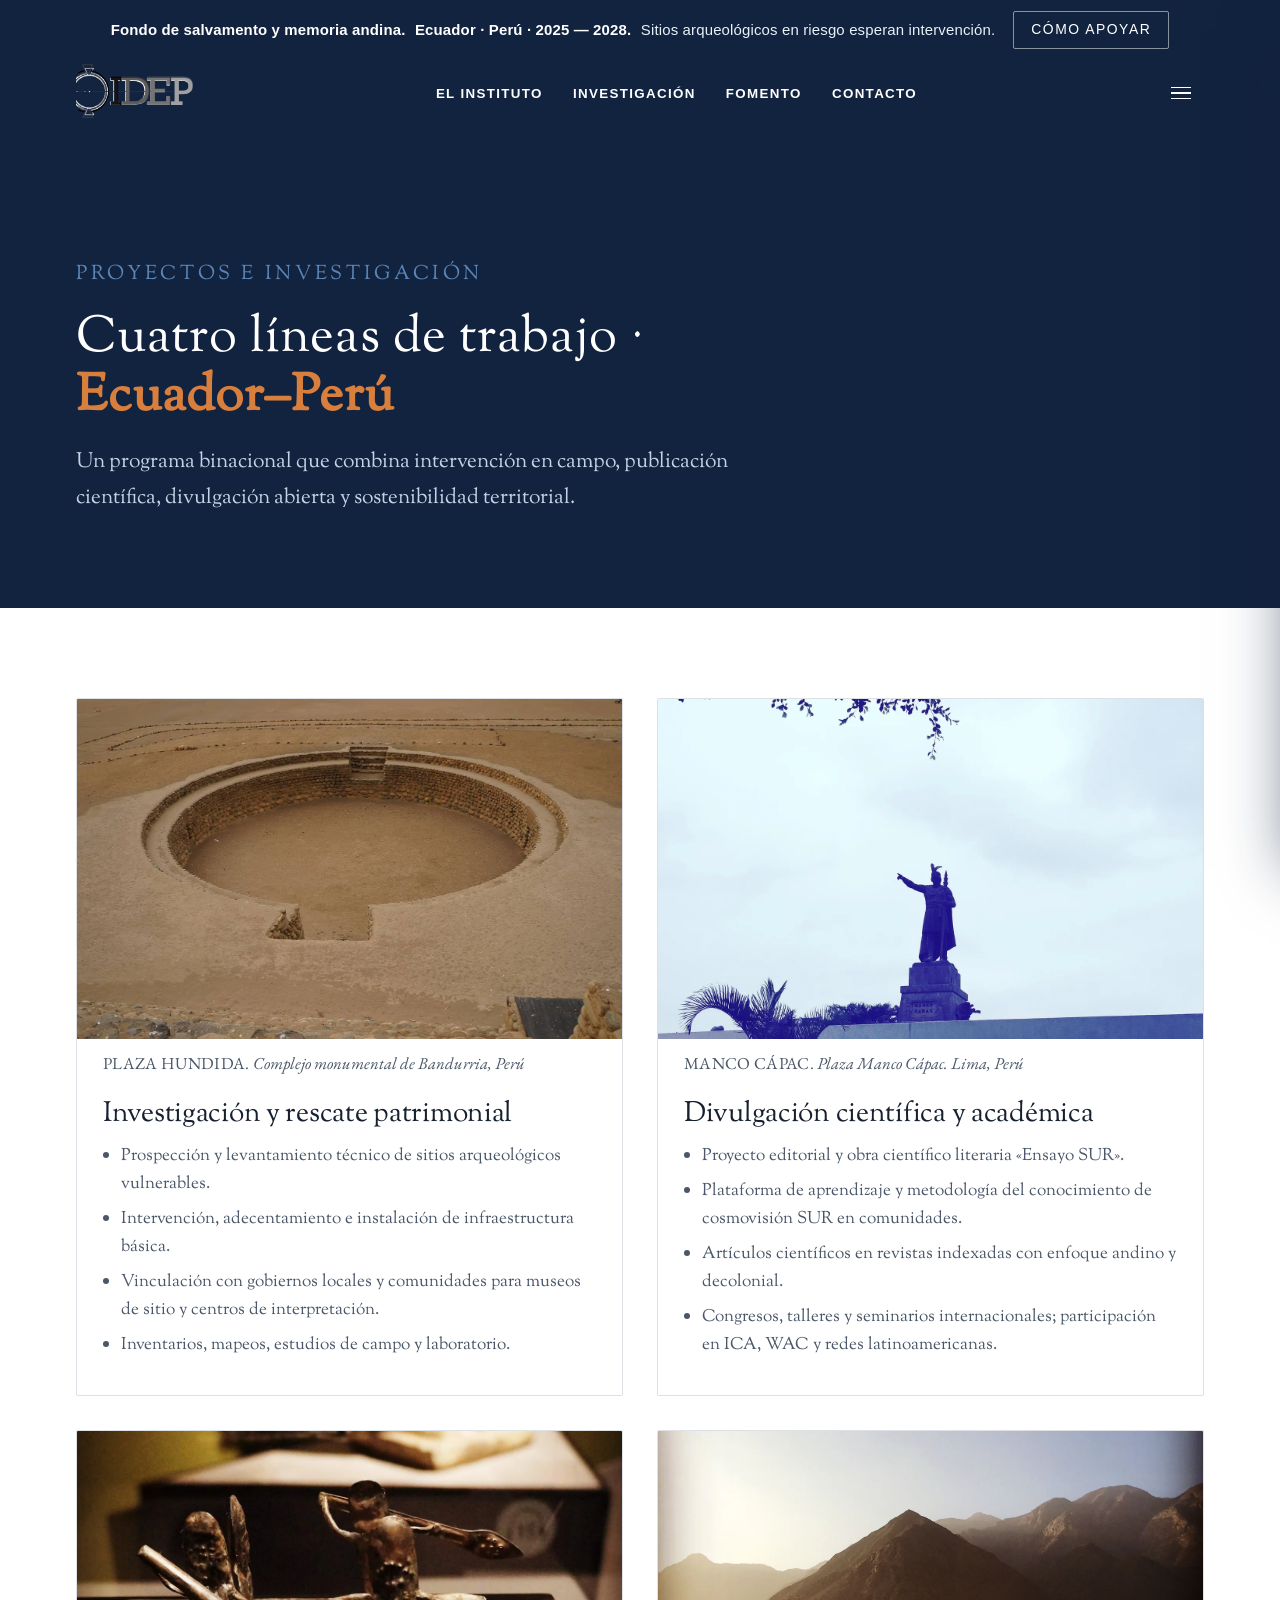
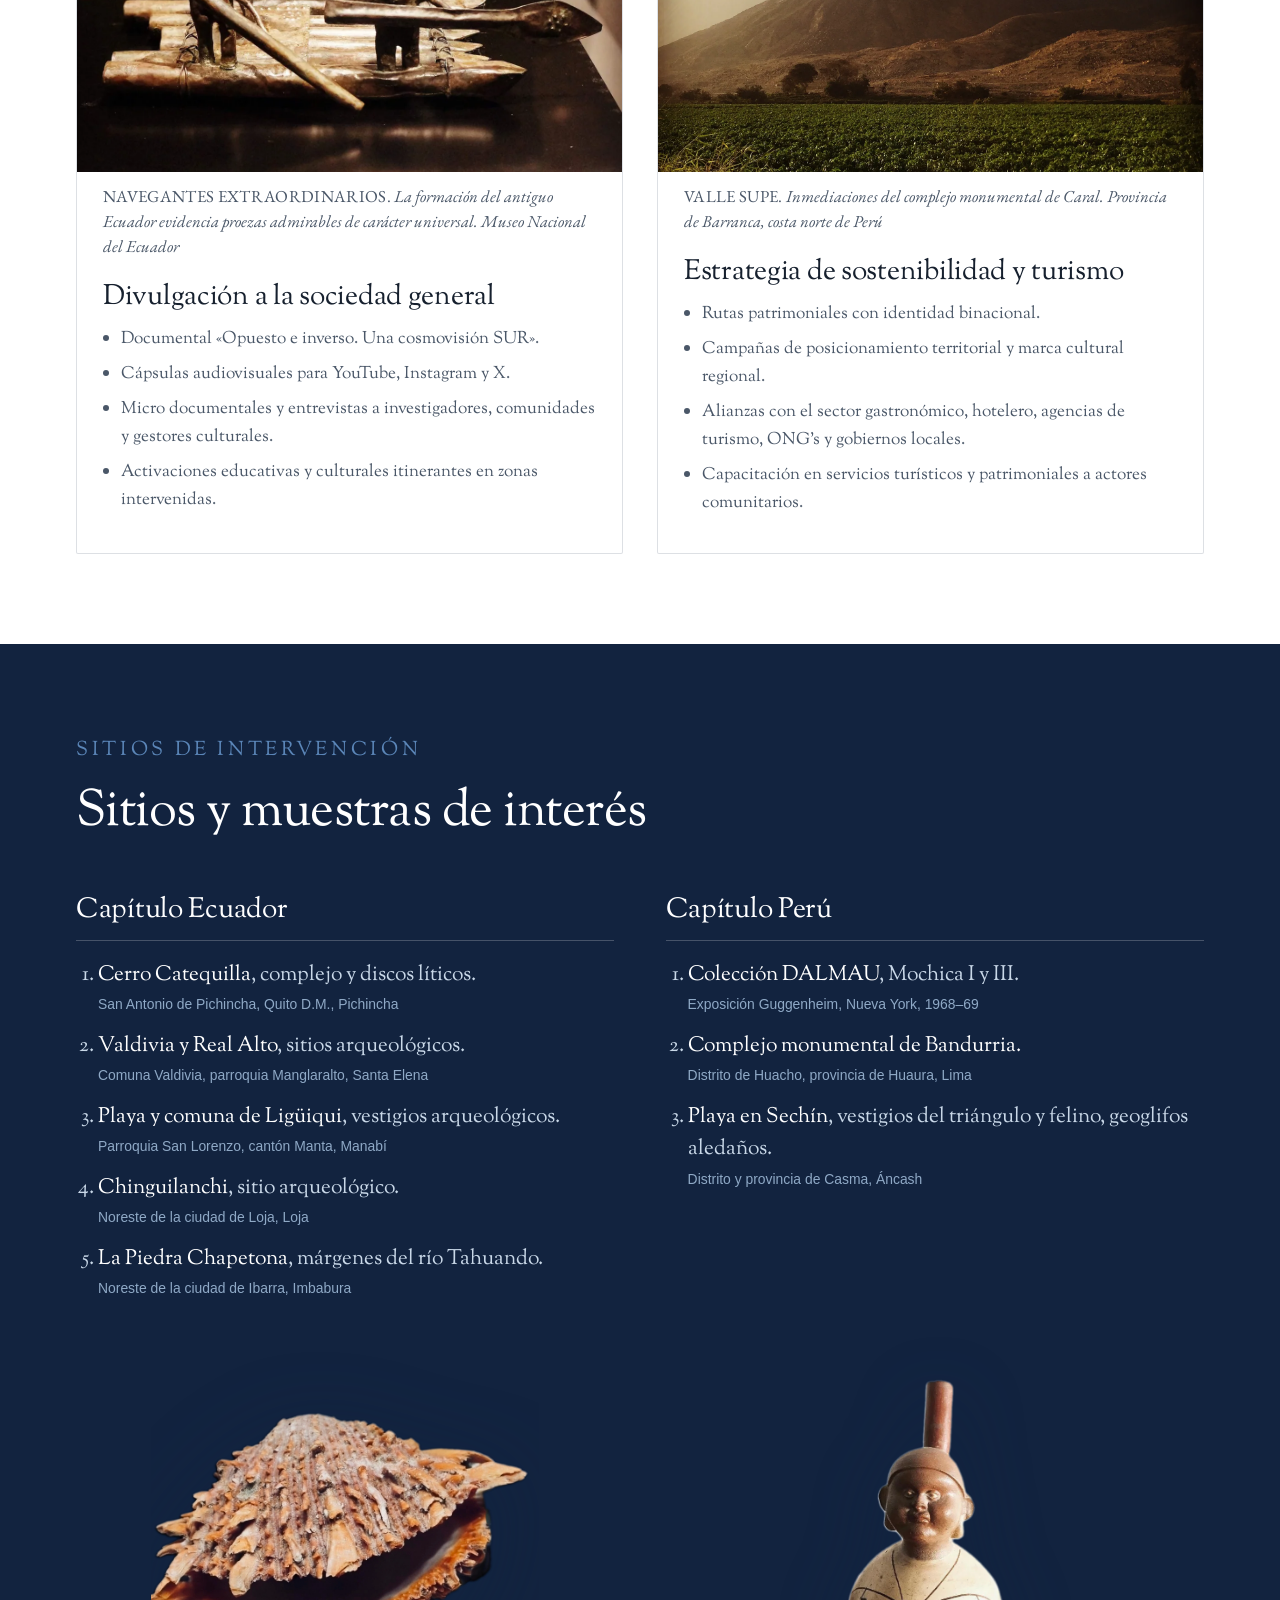
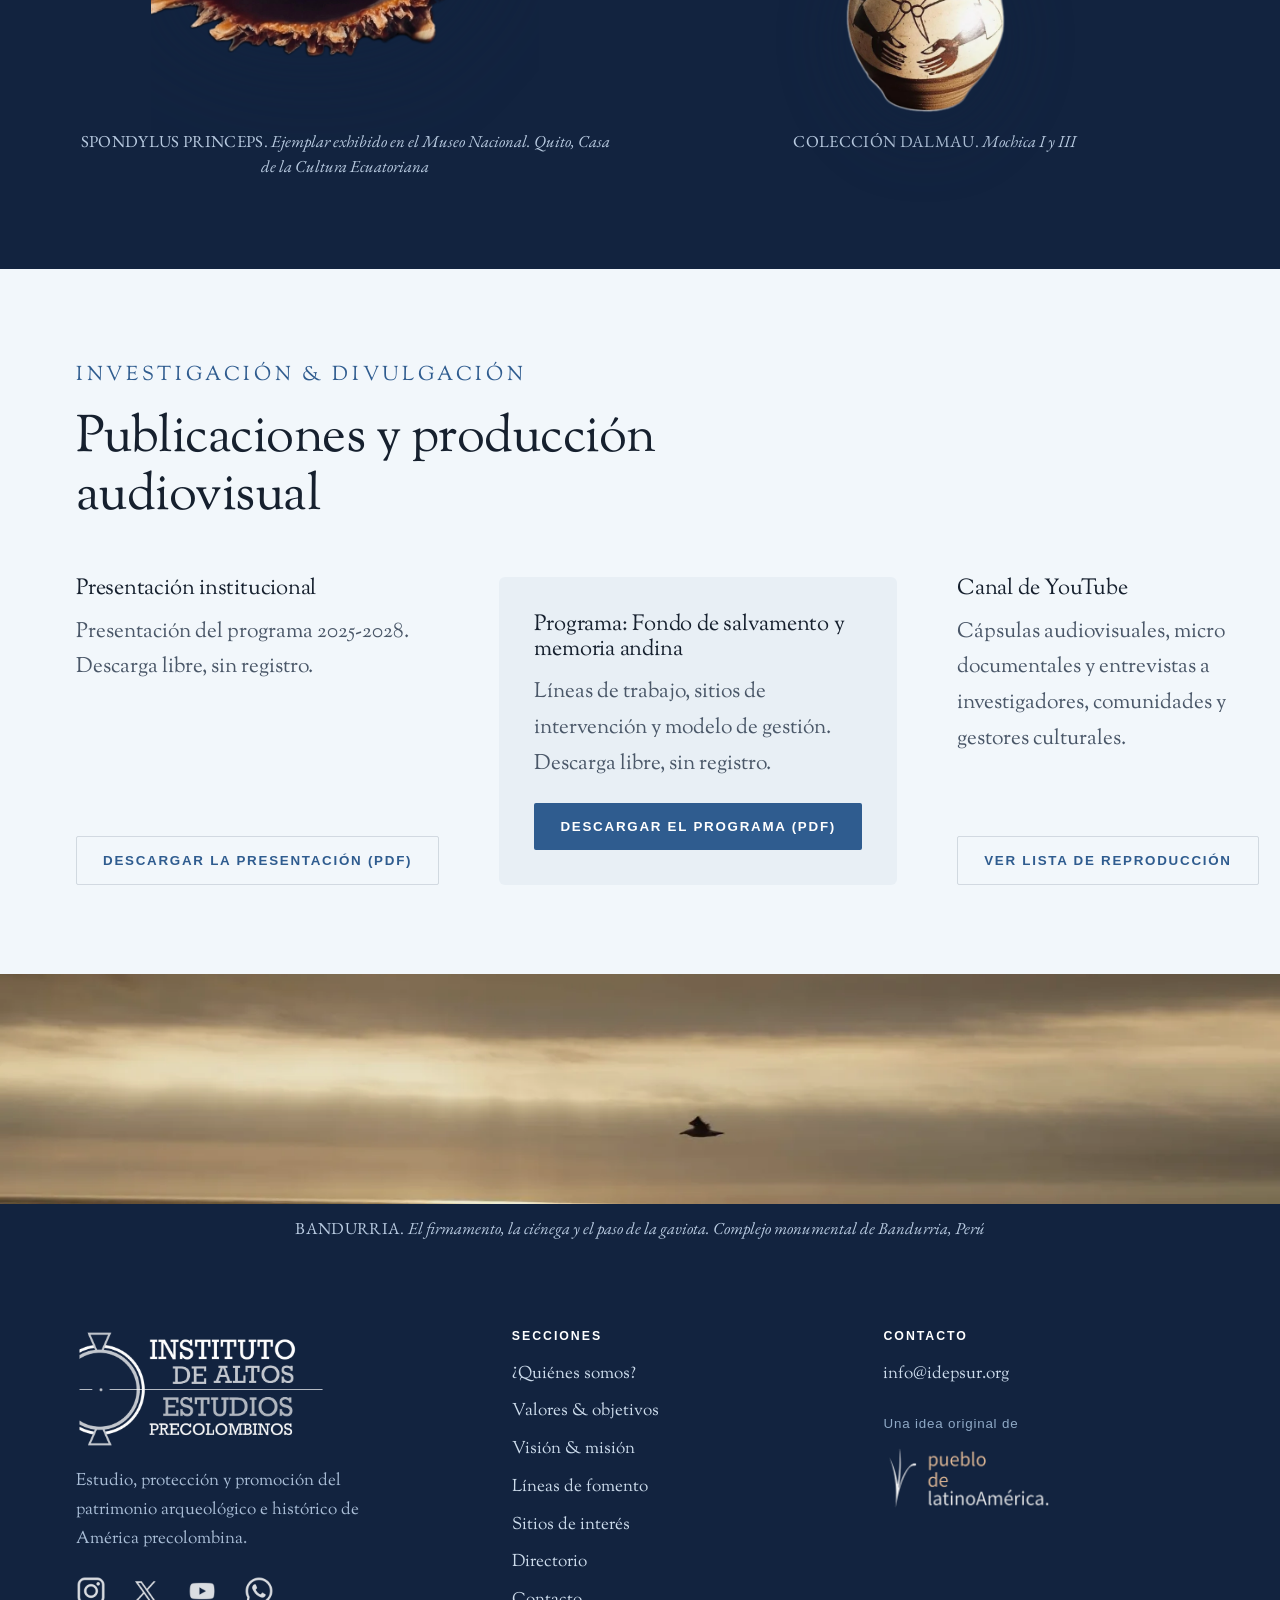
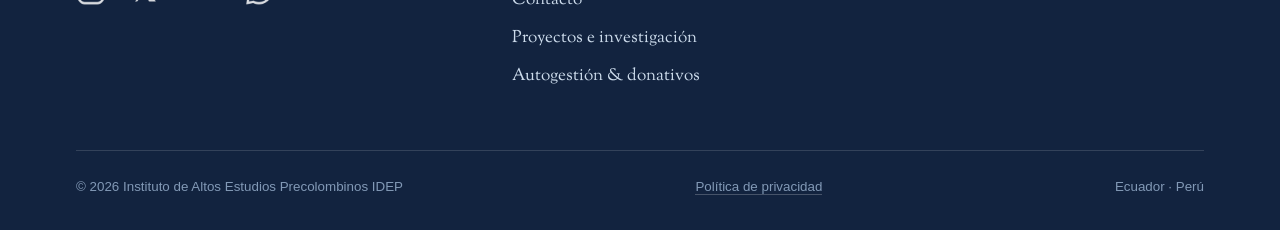
==== commit ea33c0c8: "Add files via upload" ====
--- a/proyectos-investigacion.html
+++ b/proyectos-investigacion.html
@@ -292,7 +292,7 @@
         <a class="btn btn-borde" href="assets/docs/presentacion-idep-2025-2028.pdf" target="_blank" rel="noopener">Descargar la presentación (PDF)</a>
       </div>
       <hr class="sep-recurso">
-      <div class="recurso rv">
+      <div class="recurso rv" style="background:rgba(47,92,143,.05);padding:2rem;border-radius:6px">
         <h3>Programa: Fondo de salvamento y memoria andina</h3>
         <p>Líneas de trabajo, sitios de intervención y modelo de gestión. Descarga libre, sin registro.</p>
         <a class="btn btn-azul" href="assets/docs/presentacion-idep-2025-2028.pdf" target="_blank" rel="noopener">Descargar el programa (PDF)</a>
--- a/assets/estilos.css
+++ b/assets/estilos.css
@@ -194,19 +194,8 @@
    sin línea decorativa ni subrayado. line-height:1 en el propio <strong>
    para que no sume más aire encima del que ya da el line-height del h1. */
 .portada h1 strong{
-  position:relative; display:inline-block; white-space:nowrap;
-  font-weight:700; color:#c41e3a; font-size:1.3em; line-height:1;
-  transition:color .35s ease;
-}
-/* Cuadro blanco translúcido detrás de IDEP (mismo blanco al 7% que las
-   tarjetas de Valores). Va centrado detrás del texto con z-index:-1, así
-   queda por delante del fondo del hero pero por detrás de las siglas.
-   Tamaño de celular por defecto; en escritorio crece (ver 1024px). */
-.portada h1 strong::before{
-  content:''; position:absolute; z-index:-1;
-  top:50%; left:50%; transform:translate(-50%,-50%);
-  width:110px; height:50px; background:rgba(255,255,255,.07);
-  border-radius:6px;
+  display:inline-block; white-space:nowrap;
+  font-weight:700; color:#ff9500; font-size:1.3em; line-height:1;
 }
 .portada .sub{max-width:56ch; margin-top:20px; font-size:clamp(1.02rem,1.6vw,1.28rem);
   color:#dce7f3; font-style:italic; line-height:1.6}
@@ -430,8 +419,9 @@
    se recorta y baja un poco para que quede a la misma altura visual
    que la Colección DALMAU, que sí llena su cuadro. */
 .caja-spondylus{overflow:hidden}
-.caja-spondylus img{transform:scale(1.22) translateY(6%)}
-.figura-capitulo:hover .caja-spondylus img{transform:scale(1.22) translateY(6%) scale(1.04)}
+.caja-spondylus img{transform:scale(1.22) translateY(0)}
+.figura-capitulo:hover .caja-spondylus img{transform:scale(1.22) scale(1.04)}
+.caja-spondylus + figcaption{margin-top:-10px}
 /* Reserva el alto de hasta 2 líneas de pie de foto: como los dos pies
    tienen distinto largo, sin esto la foto con el pie más corto queda más
    abajo que la otra y se pierde la alineación. */
@@ -823,8 +813,6 @@
      cabecera transparente flotante; el hero crece con el padding
      (flex+min-height, no se recorta). En celular queda igual. */
   .portada .wrap{padding-top:clamp(96px,11vw,150px)}
-  /* El cuadro detrás de IDEP crece en escritorio. */
-  .portada h1 strong::before{width:160px; height:70px}
 
   /* ---------- Submenú desplegable ---------- */
   .nav-desk{display:flex; align-items:stretch; gap:clamp(18px,2.2vw,32px); height:100%}
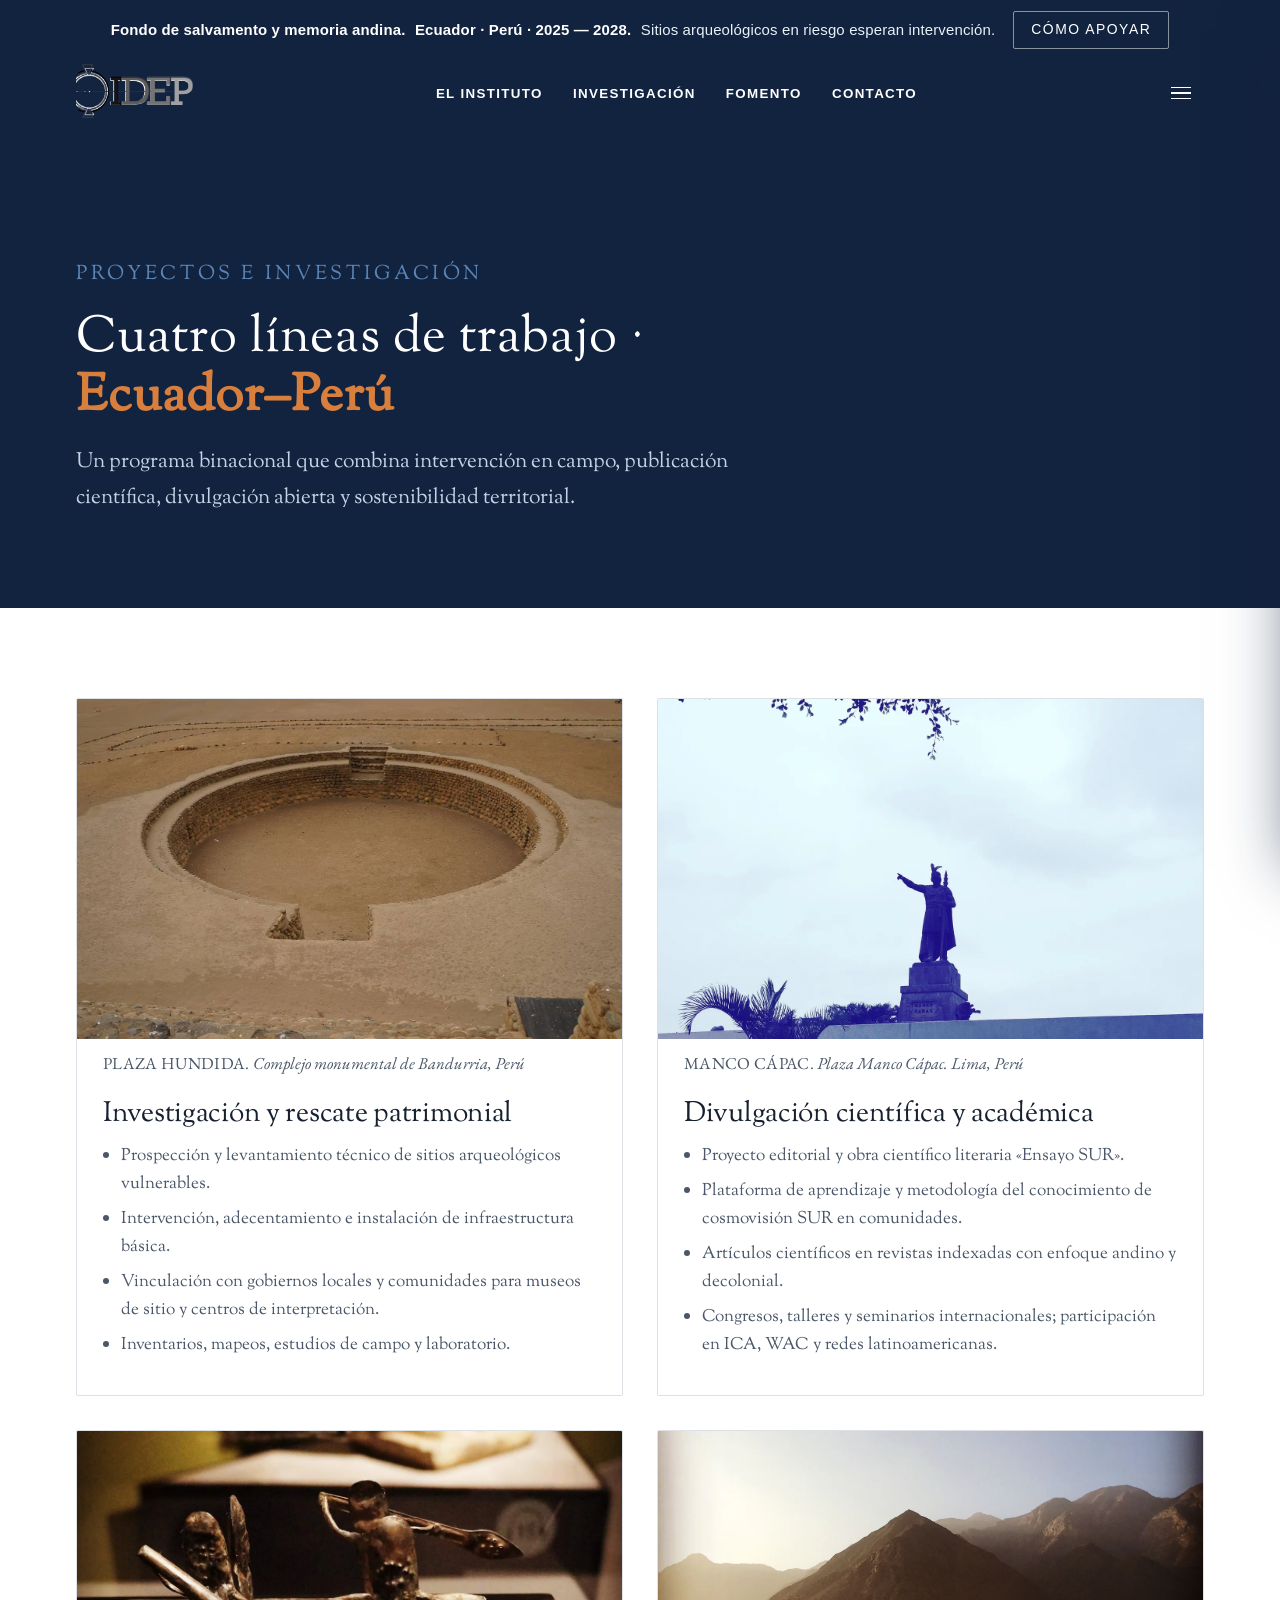
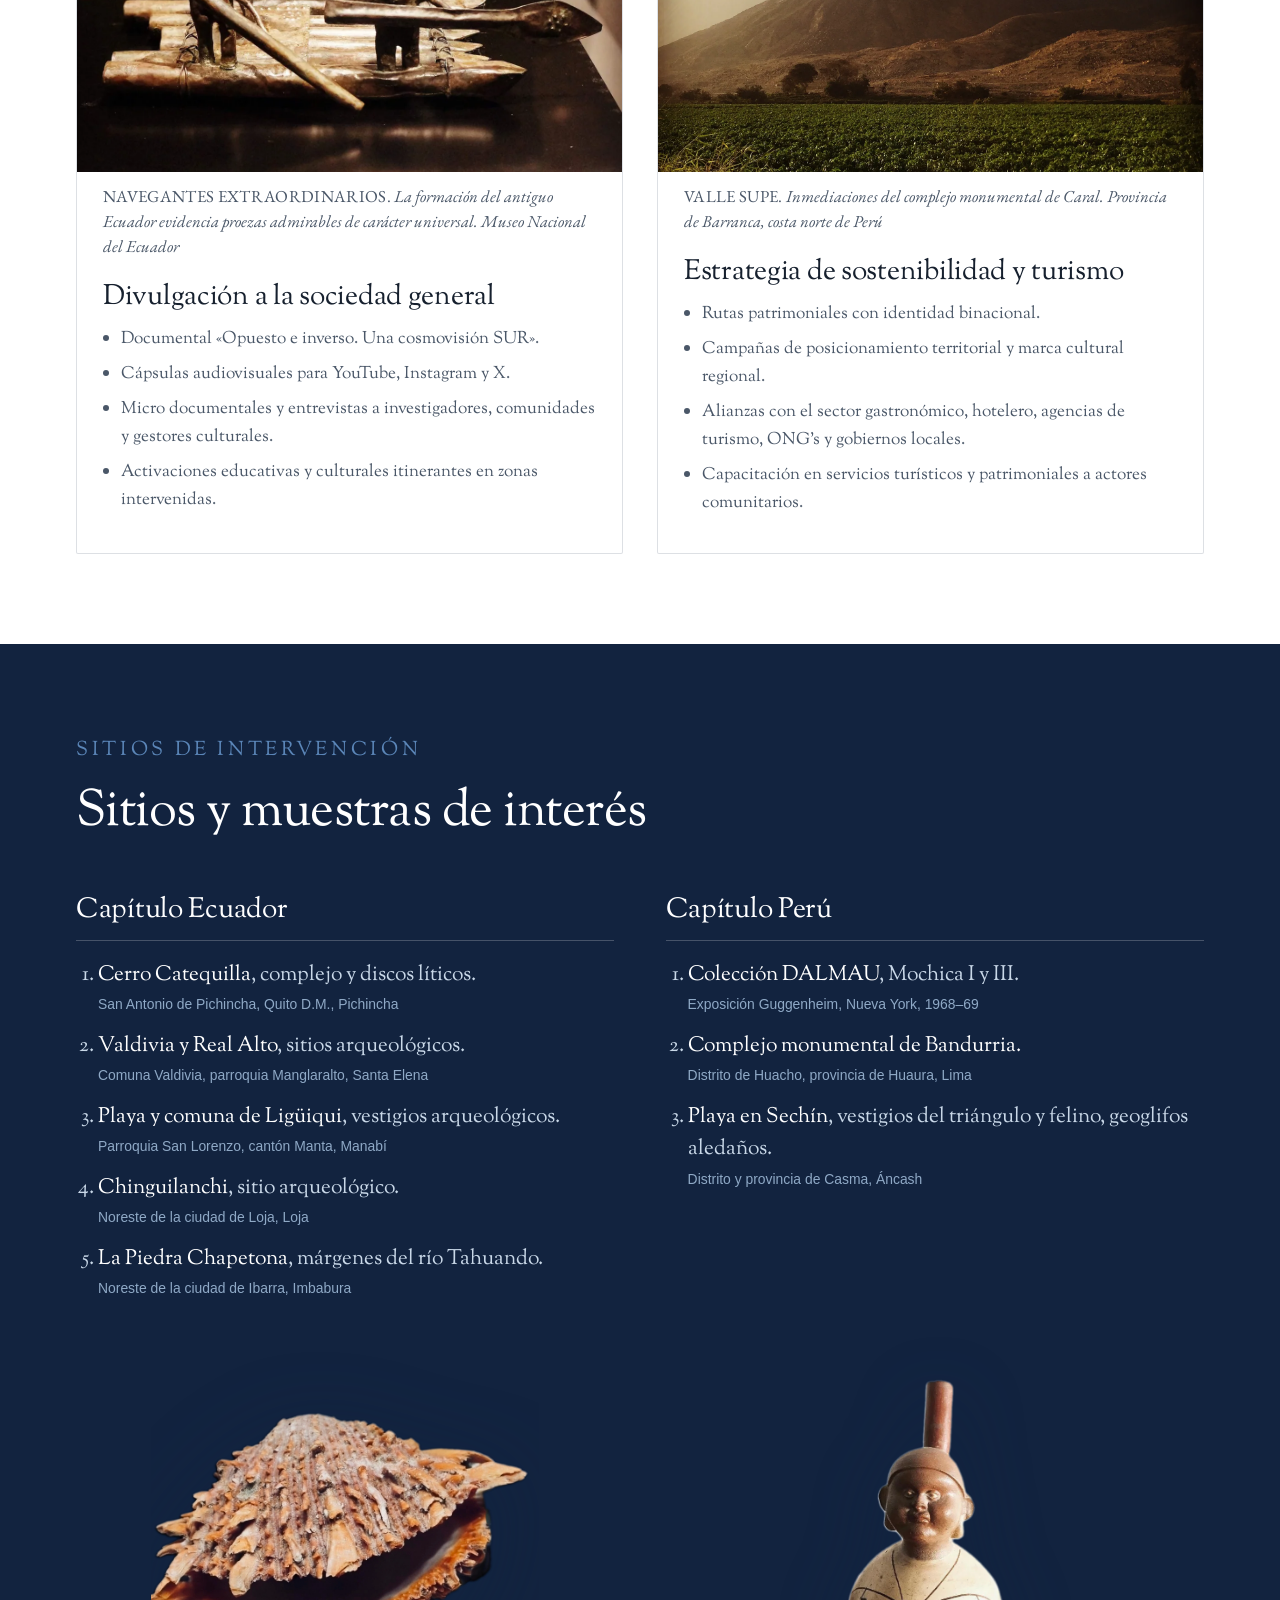
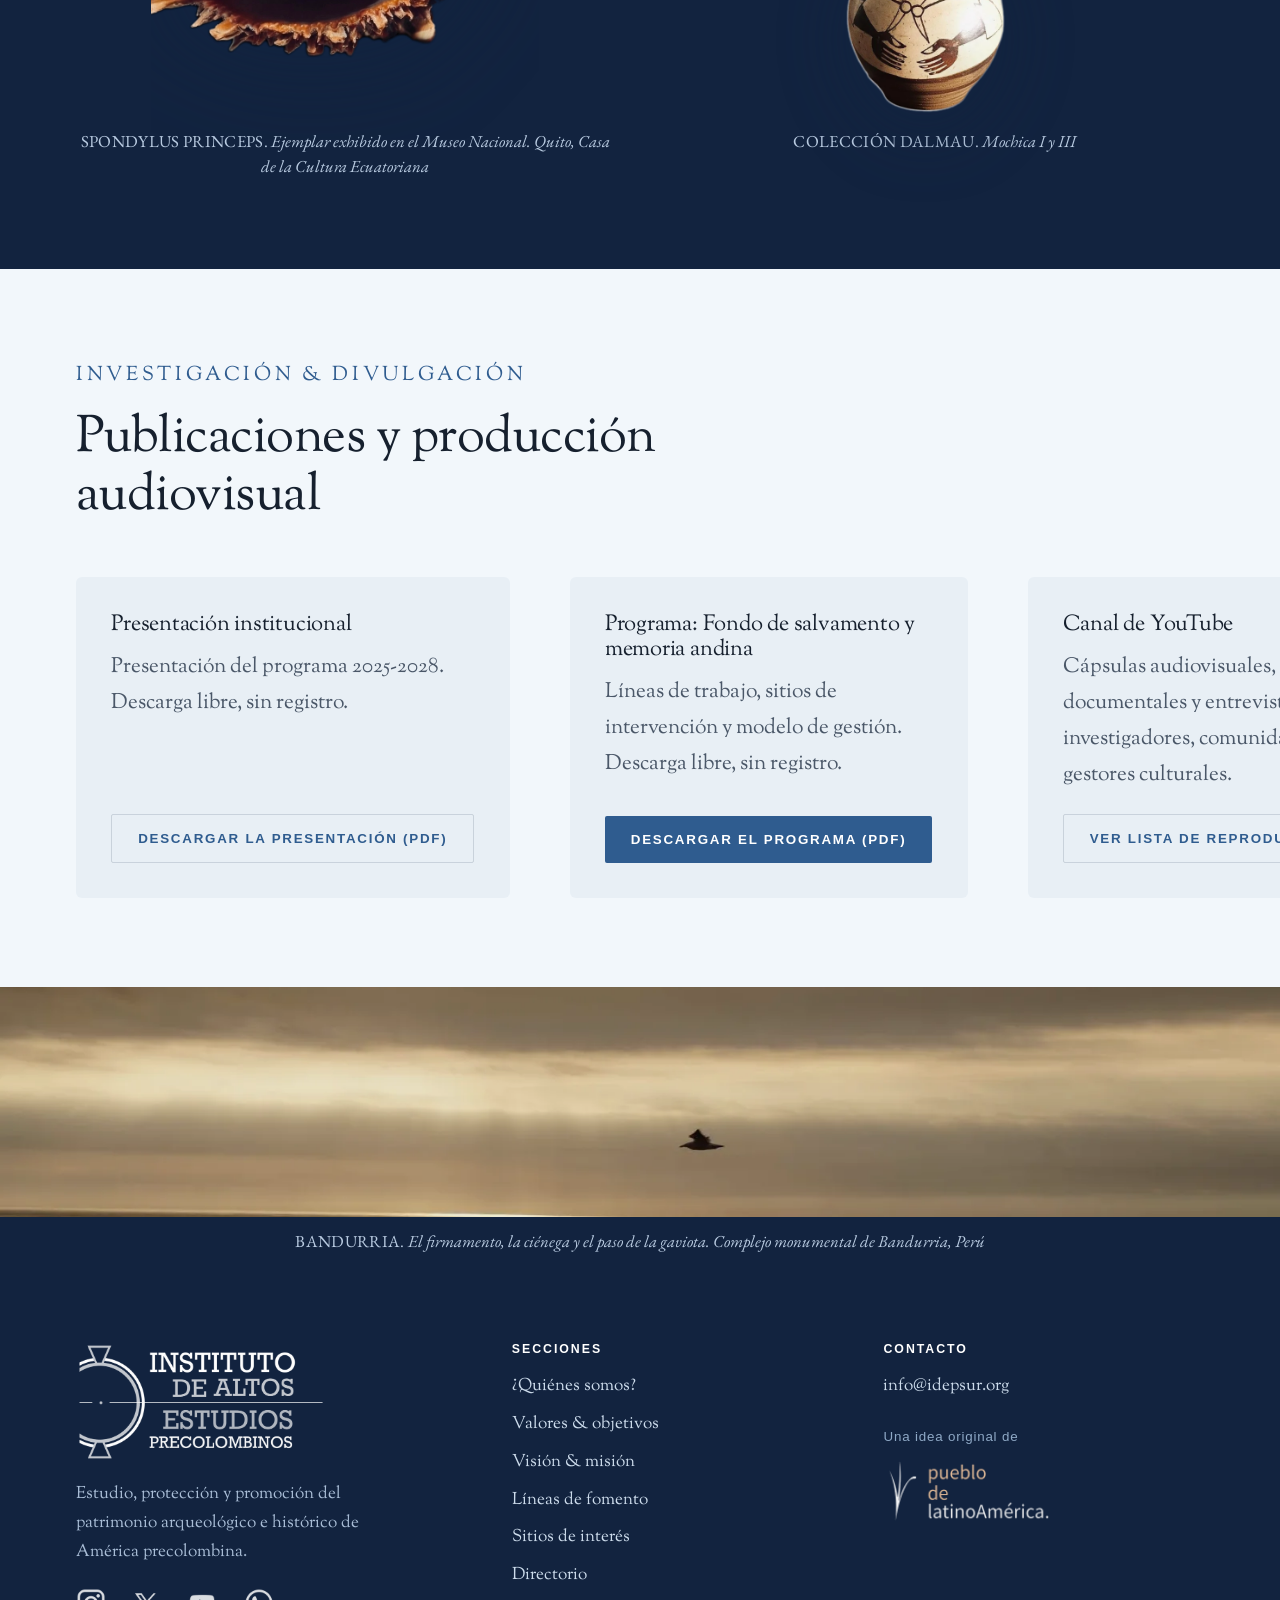
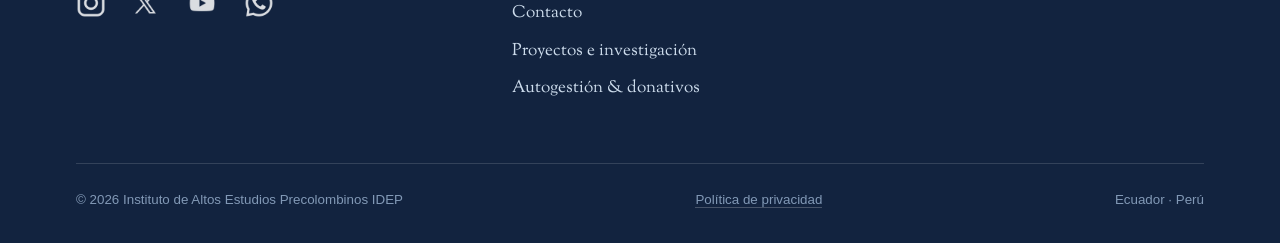
==== commit aa264fcd: "Add files via upload" ====
--- a/proyectos-investigacion.html
+++ b/proyectos-investigacion.html
@@ -286,7 +286,7 @@
       <h2>Publicaciones y producción audiovisual</h2>
     </div>
     <div class="recursos recursos-3">
-      <div class="recurso rv">
+      <div class="recurso rv" style="background:rgba(47,92,143,.05);padding:2rem;border-radius:6px">
         <h3>Presentación institucional</h3>
         <p>Presentación del programa 2025-2028. Descarga libre, sin registro.</p>
         <a class="btn btn-borde" href="assets/docs/presentacion-idep-2025-2028.pdf" target="_blank" rel="noopener">Descargar la presentación (PDF)</a>
@@ -298,7 +298,7 @@
         <a class="btn btn-azul" href="assets/docs/presentacion-idep-2025-2028.pdf" target="_blank" rel="noopener">Descargar el programa (PDF)</a>
       </div>
       <hr class="sep-recurso">
-      <div class="recurso rv">
+      <div class="recurso rv" style="background:rgba(47,92,143,.05);padding:2rem;border-radius:6px">
         <h3>Canal de YouTube</h3>
         <p>Cápsulas audiovisuales, micro documentales y entrevistas a investigadores, comunidades y gestores culturales.</p>
         <a class="btn btn-borde" href="https://www.youtube.com/playlist?list=PLWsQ3fmvFlFwiF9nfafirtIRTWFQOVO8X" target="_blank" rel="noopener">Ver lista de reproducción</a>
--- a/assets/estilos.css
+++ b/assets/estilos.css
@@ -713,6 +713,7 @@
   .apoyar-grid img{max-width:300px; margin:0 auto}
   .aporte-libre{flex-direction:column; align-items:flex-start}
   .valores{gap:18px}
+  .sitios > div + div{margin-top:70px}
   .equipo{max-width:380px}
   .portada{min-height:clamp(400px,calc(74vh - var(--cab)),540px)}
   .pie-grid{gap:clamp(24px,5vw,34px)}
